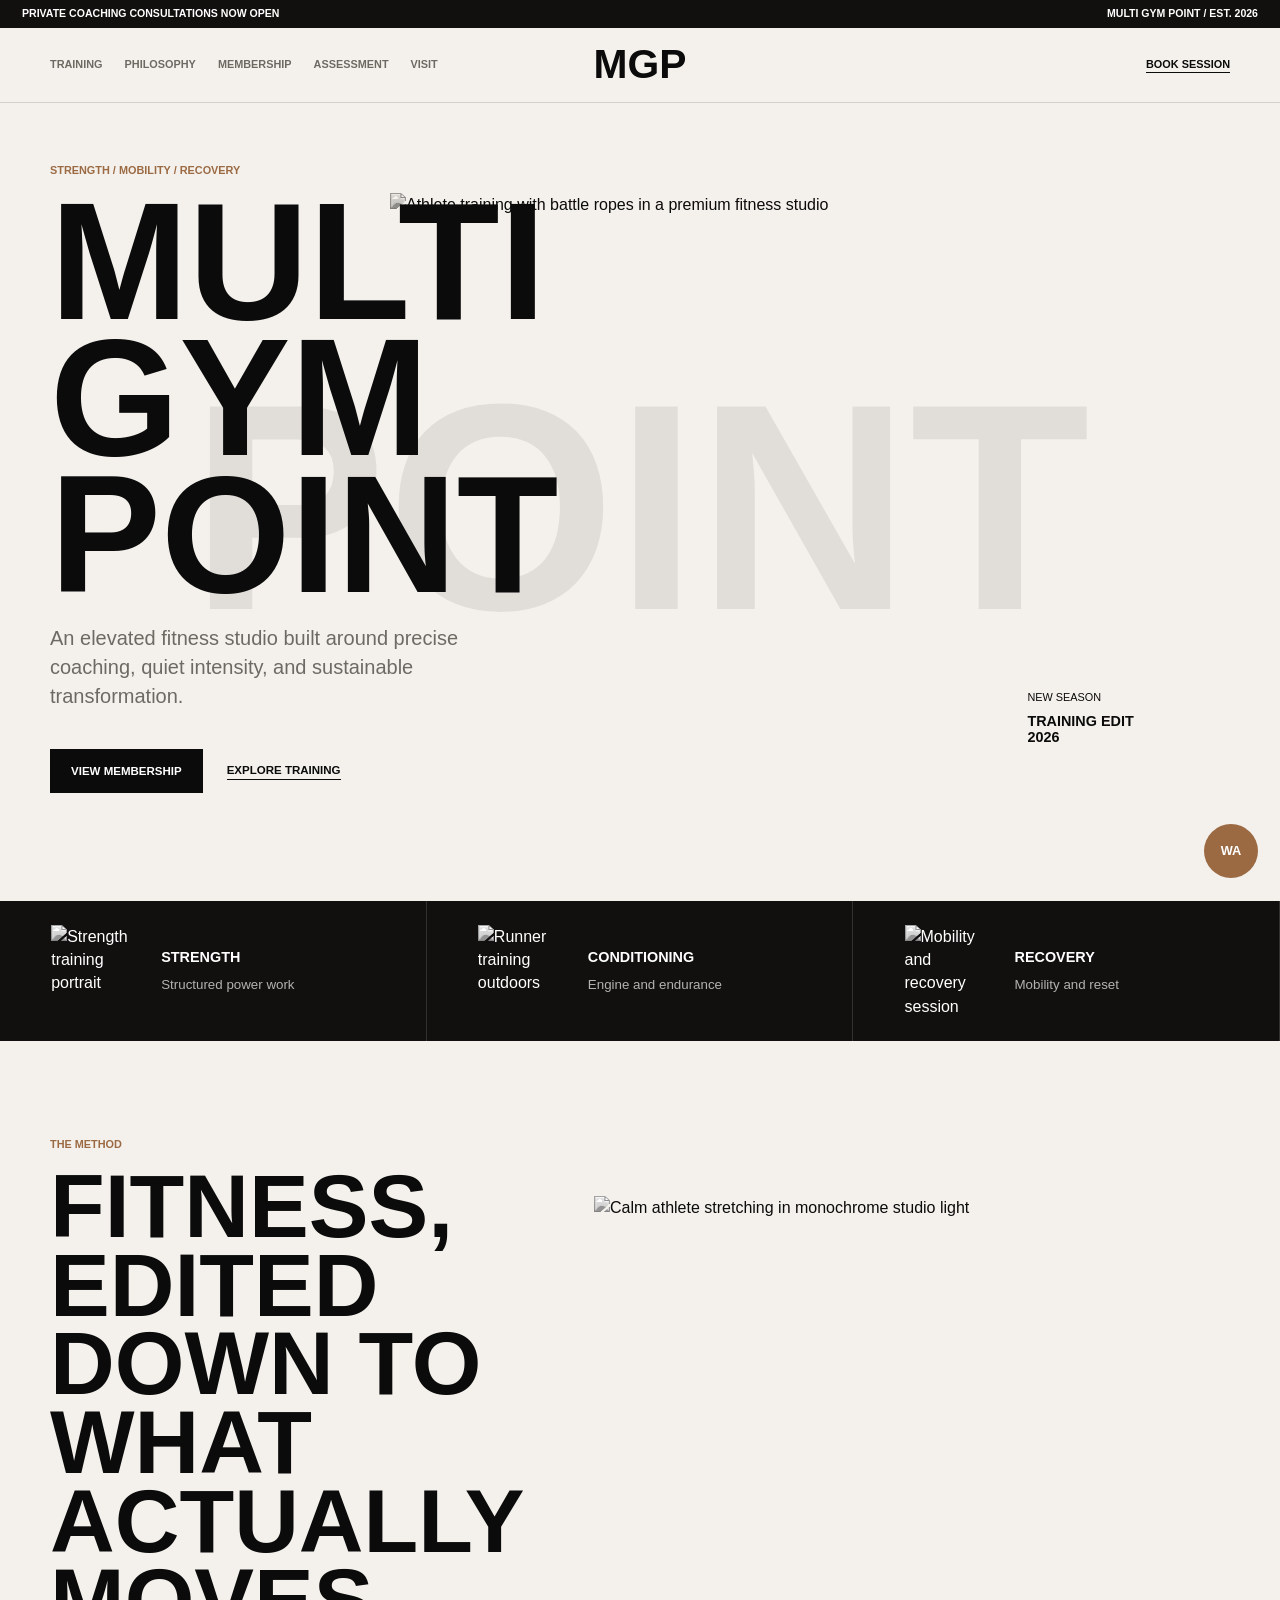
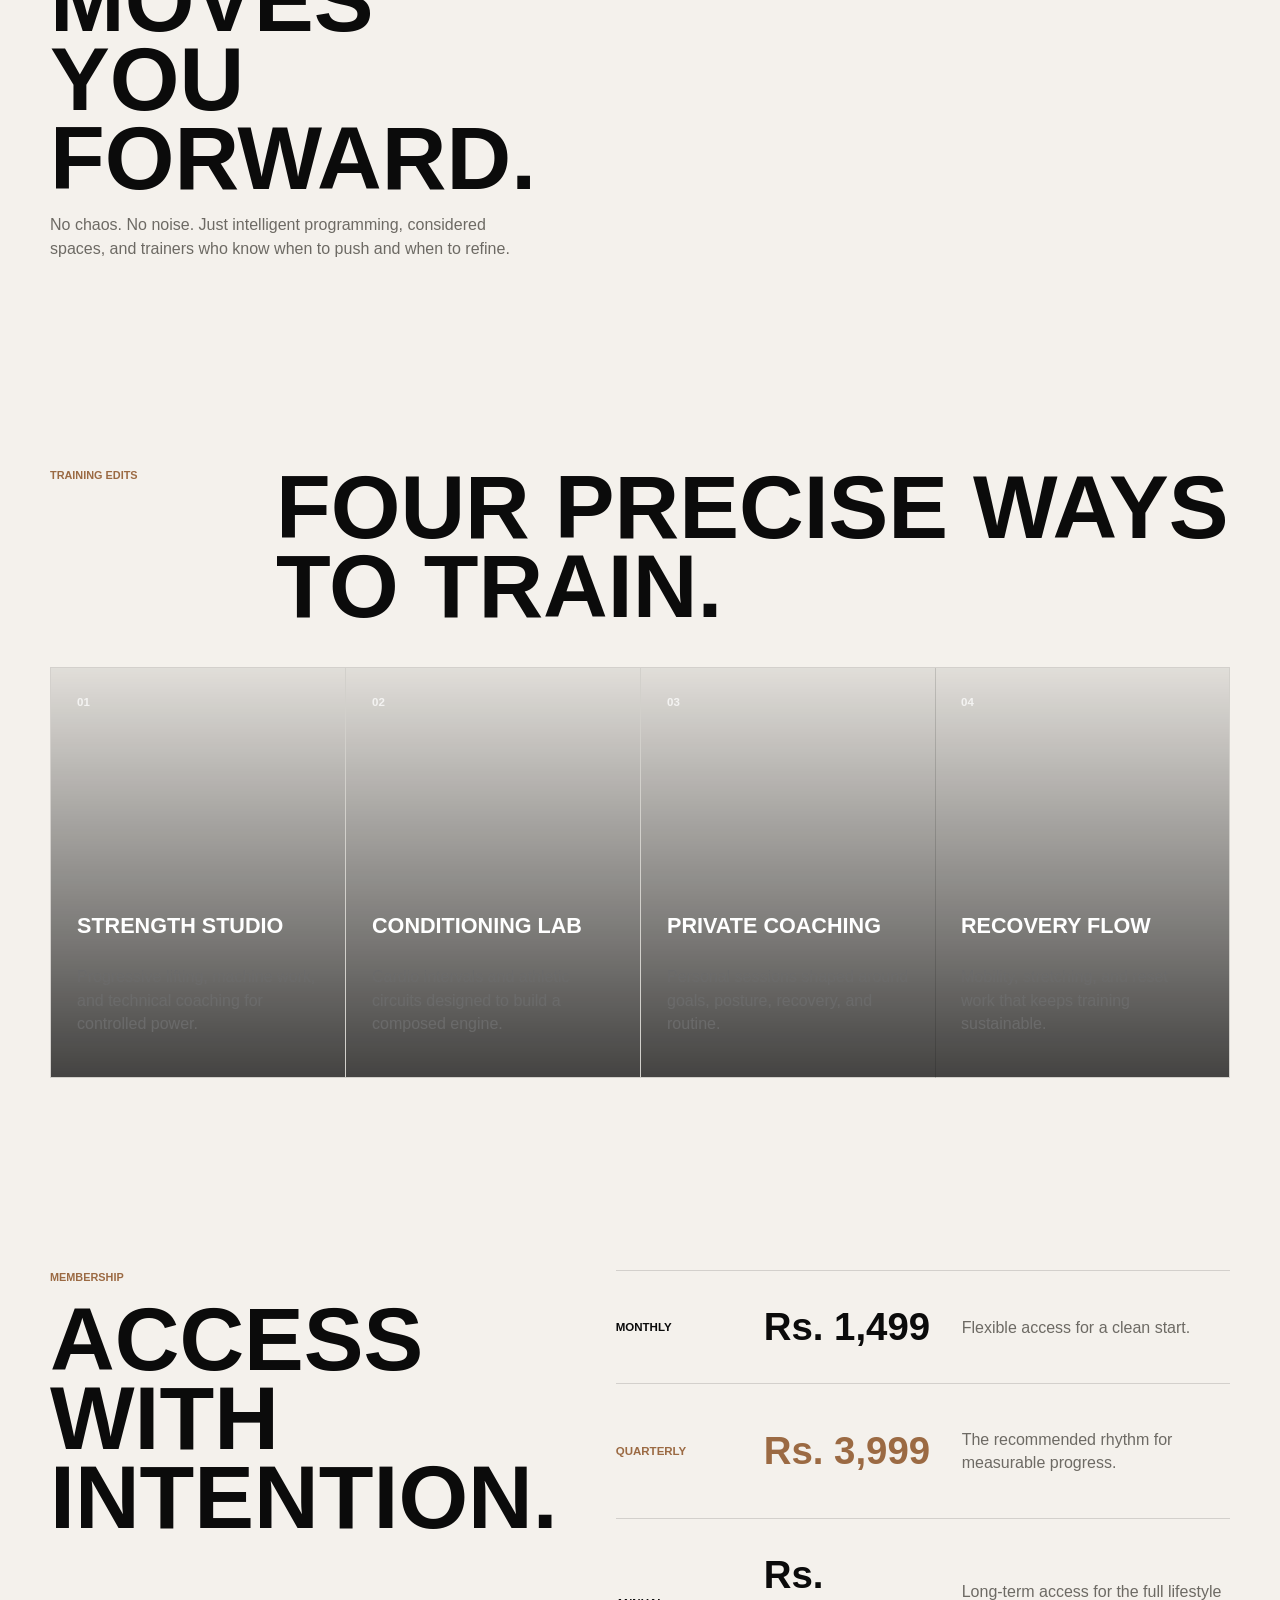
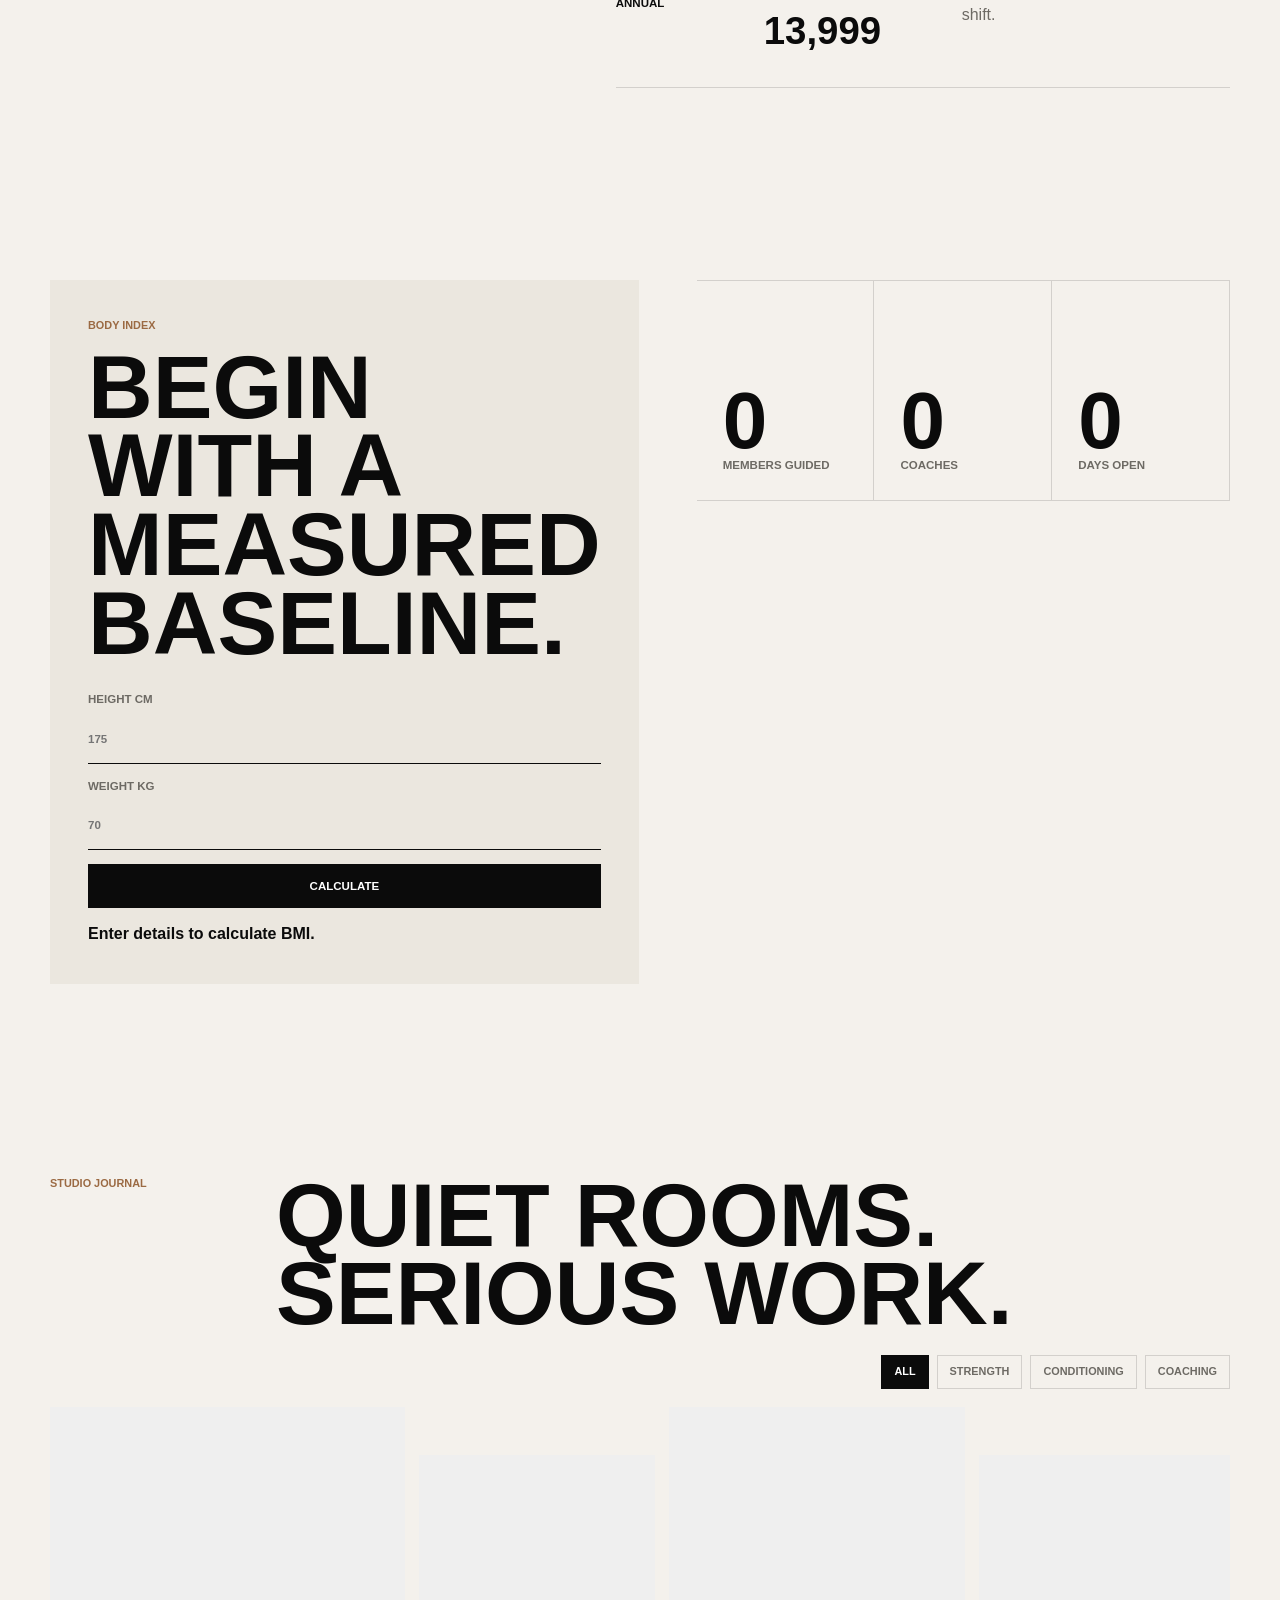
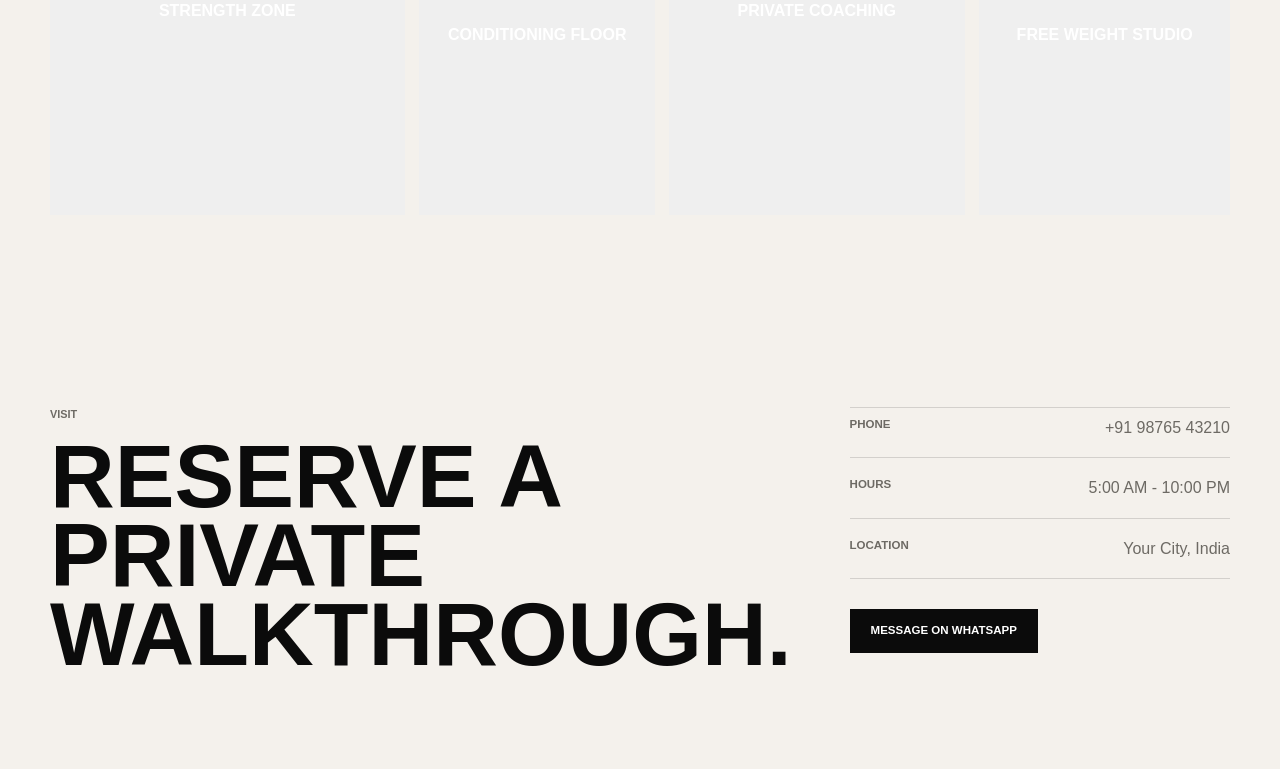
==== multi-gym-point/index.html @ ccf7dc08 "first commit" ====
<!DOCTYPE html>
<html lang="en">
<head>
  <meta charset="UTF-8">
  <meta name="viewport" content="width=device-width, initial-scale=1.0">
  <title>Multi Gym Point | Luxury Fitness Studio</title>
  <meta name="description" content="Multi Gym Point is a luxury fitness studio for strength, movement, coaching, and recovery.">
  <meta name="referrer" content="strict-origin-when-cross-origin">
  <meta http-equiv="Content-Security-Policy" content="default-src 'self'; script-src 'self' https://cdnjs.cloudflare.com; style-src 'self' https://fonts.googleapis.com; img-src 'self' https://images.unsplash.com data:; font-src https://fonts.gstatic.com; connect-src 'none'; object-src 'none'; base-uri 'none'; form-action 'none'; upgrade-insecure-requests">
  <link rel="preconnect" href="https://fonts.googleapis.com">
  <link rel="preconnect" href="https://fonts.gstatic.com" crossorigin>
  <link href="https://fonts.googleapis.com/css2?family=Inter:wght@400;500;600;700;800;900&display=swap" rel="stylesheet">
  <link rel="stylesheet" href="css/style.css">
  <link rel="stylesheet" href="css/animations.css">
  <link rel="stylesheet" href="css/responsive.css">
</head>
<body>
  <div class="top-line">
    <span>Private coaching consultations now open</span>
    <span>Multi Gym Point / Est. 2026</span>
  </div>

  <header class="site-header">
    <nav class="navbar">
      <a class="brand" href="#home" aria-label="Multi Gym Point home">MGP</a>
      <button class="nav-toggle" type="button" aria-expanded="false" aria-label="Open menu">
        <span></span><span></span><span></span>
      </button>
      <ul class="nav-links">
        <li><a href="#programs">Training</a></li>
        <li><a href="#editorial">Philosophy</a></li>
        <li><a href="#plans">Membership</a></li>
        <li><a href="#bmi">Assessment</a></li>
        <li><a href="#contact">Visit</a></li>
      </ul>
      <a class="nav-cta whatsapp-link" href="#">Book Session</a>
    </nav>
  </header>

  <main>
    <section id="home" class="hero section">
      <div class="hero-copy">
        <p class="eyebrow">Strength / Mobility / Recovery</p>
        <h1>Multi Gym Point</h1>
        <p class="hero-intro">An elevated fitness studio built around precise coaching, quiet intensity, and sustainable transformation.</p>
      </div>
      <div class="hero-stage" aria-label="Editorial fitness portrait">
        <span class="hero-word">POINT</span>
        <img src="https://images.unsplash.com/photo-1517838277536-f5f99be501cd?auto=format&fit=crop&w=950&q=85" alt="Athlete training with battle ropes in a premium fitness studio">
        <div class="hero-note">
          <span>New season</span>
          <strong>Training Edit 2026</strong>
        </div>
      </div>
      <div class="hero-actions">
        <a class="btn primary" href="#plans">View Membership</a>
        <a class="btn text-link" href="#programs">Explore Training</a>
      </div>
    </section>

    <section class="category-strip" aria-label="Fitness focus areas">
      <a href="#programs">
        <img src="https://images.unsplash.com/photo-1583454110551-21f2fa2afe61?auto=format&fit=crop&w=240&q=80" alt="Strength training portrait">
        <span><strong>Strength</strong><small>Structured power work</small></span>
      </a>
      <a href="#programs">
        <img src="https://images.unsplash.com/photo-1538805060514-97d9cc17730c?auto=format&fit=crop&w=240&q=80" alt="Runner training outdoors">
        <span><strong>Conditioning</strong><small>Engine and endurance</small></span>
      </a>
      <a href="#programs">
        <img src="https://images.unsplash.com/photo-1599901860904-17e6ed7083a0?auto=format&fit=crop&w=240&q=80" alt="Mobility and recovery session">
        <span><strong>Recovery</strong><small>Mobility and reset</small></span>
      </a>
    </section>

    <section id="editorial" class="editorial section">
      <div class="editorial-copy">
        <p class="eyebrow">The Method</p>
        <h2>Fitness, edited down to what actually moves you forward.</h2>
        <p>No chaos. No noise. Just intelligent programming, considered spaces, and trainers who know when to push and when to refine.</p>
      </div>
      <img src="https://images.unsplash.com/photo-1594737625785-a6cbdabd333c?auto=format&fit=crop&w=900&q=85" alt="Calm athlete stretching in monochrome studio light">
    </section>

    <section id="programs" class="section programs">
      <div class="section-heading">
        <p class="eyebrow">Training Edits</p>
        <h2>Four precise ways to train.</h2>
      </div>
      <div class="program-grid">
        <article class="program-card strength" data-title="Strength Studio">
          <span>01</span>
          <h3>Strength Studio</h3>
          <p>Progressive lifting, machine work, and technical coaching for controlled power.</p>
        </article>
        <article class="program-card cardio" data-title="Conditioning Lab">
          <span>02</span>
          <h3>Conditioning Lab</h3>
          <p>Cardio intervals and athletic circuits designed to build a composed engine.</p>
        </article>
        <article class="program-card coaching" data-title="Private Coaching">
          <span>03</span>
          <h3>Private Coaching</h3>
          <p>Personal sessions shaped around goals, posture, recovery, and routine.</p>
        </article>
        <article class="program-card recovery" data-title="Recovery Flow">
          <span>04</span>
          <h3>Recovery Flow</h3>
          <p>Mobility, stretching, and reset work that keeps training sustainable.</p>
        </article>
      </div>
    </section>

    <section id="plans" class="section membership">
      <div>
        <p class="eyebrow">Membership</p>
        <h2>Access with intention.</h2>
      </div>
      <div class="plan-list">
        <article>
          <span>Monthly</span>
          <strong>Rs. 1,499</strong>
          <p>Flexible access for a clean start.</p>
        </article>
        <article class="selected">
          <span>Quarterly</span>
          <strong>Rs. 3,999</strong>
          <p>The recommended rhythm for measurable progress.</p>
        </article>
        <article>
          <span>Annual</span>
          <strong>Rs. 13,999</strong>
          <p>Long-term access for the full lifestyle shift.</p>
        </article>
      </div>
    </section>

    <section id="bmi" class="section assessment">
      <div class="assessment-panel">
        <p class="eyebrow">Body Index</p>
        <h2>Begin with a measured baseline.</h2>
        <form class="bmi-form">
          <label>Height cm<input id="height" type="number" min="80" max="250" placeholder="175"></label>
          <label>Weight kg<input id="weight" type="number" min="20" max="250" placeholder="70"></label>
          <button class="btn primary" type="submit">Calculate</button>
          <output id="bmi-result">Enter details to calculate BMI.</output>
        </form>
      </div>
      <div class="metric-stack">
        <div><strong class="counter" data-target="850">0</strong><span>Members guided</span></div>
        <div><strong class="counter" data-target="12">0</strong><span>Coaches</span></div>
        <div><strong class="counter" data-target="7">0</strong><span>Days open</span></div>
      </div>
    </section>

    <section id="gallery" class="section gallery-section">
      <div class="section-heading gallery-heading">
        <p class="eyebrow">Studio Journal</p>
        <h2>Quiet rooms. Serious work.</h2>
      </div>
      <div class="filters" aria-label="Gallery filters">
        <button class="filter active" data-filter="all">All</button>
        <button class="filter" data-filter="strength">Strength</button>
        <button class="filter" data-filter="cardio">Conditioning</button>
        <button class="filter" data-filter="coaching">Coaching</button>
      </div>
      <div class="gallery-grid">
        <button class="gallery-item strength" data-title="Strength Zone">Strength Zone</button>
        <button class="gallery-item cardio" data-title="Conditioning Floor">Conditioning Floor</button>
        <button class="gallery-item coaching" data-title="Private Coaching">Private Coaching</button>
        <button class="gallery-item strength" data-title="Free Weight Studio">Free Weight Studio</button>
      </div>
    </section>

    <section id="contact" class="section contact">
      <div>
        <p class="eyebrow">Visit</p>
        <h2>Reserve a private walkthrough.</h2>
      </div>
      <div class="contact-box">
        <p><strong>Phone</strong> +91 98765 43210</p>
        <p><strong>Hours</strong> 5:00 AM - 10:00 PM</p>
        <p><strong>Location</strong> Your City, India</p>
        <a class="btn primary whatsapp-link" href="#">Message on WhatsApp</a>
      </div>
    </section>
  </main>

  <div class="lightbox" hidden>
    <button class="lightbox-close" type="button" aria-label="Close gallery preview">x</button>
    <p class="lightbox-title"></p>
  </div>

  <a class="floating-whatsapp whatsapp-link" href="#" aria-label="Message Multi Gym Point on WhatsApp">WA</a>

  <script src="https://cdnjs.cloudflare.com/ajax/libs/gsap/3.12.5/gsap.min.js"></script>
  <script src="https://cdnjs.cloudflare.com/ajax/libs/gsap/3.12.5/ScrollTrigger.min.js"></script>
  <script src="js/main.js"></script>
  <script src="js/bmi.js"></script>
  <script src="js/gallery.js"></script>
  <script src="js/counter.js"></script>
  <script src="js/whatsapp.js"></script>
</body>
</html>
---- multi-gym-point/css/style.css ----
:root {
  --paper: #f4f1ec;
  --paper-soft: #ebe7df;
  --ink: #0b0b0b;
  --muted: #6d6a64;
  --line: rgba(11, 11, 11, 0.14);
  --accent: #9b6a43;
  --dark: #11100e;
}

* { box-sizing: border-box; }
html { scroll-behavior: smooth; }
body {
  margin: 0;
  font-family: Inter, Arial, sans-serif;
  color: var(--ink);
  background: var(--paper);
  line-height: 1.45;
}
body::selection { background: var(--accent); color: white; }
a { color: inherit; text-decoration: none; }
button, input { font: inherit; }
img { display: block; max-width: 100%; }

.top-line {
  min-height: 28px;
  padding: 0 22px;
  display: flex;
  align-items: center;
  justify-content: space-between;
  background: var(--dark);
  color: white;
  font-size: 0.66rem;
  font-weight: 800;
  text-transform: uppercase;
}
.site-header {
  position: sticky;
  top: 0;
  z-index: 20;
  background: rgba(244, 241, 236, 0.86);
  border-bottom: 1px solid var(--line);
  backdrop-filter: blur(14px);
}
.navbar {
  width: min(1180px, calc(100% - 36px));
  min-height: 74px;
  margin: 0 auto;
  display: grid;
  grid-template-columns: 1fr auto 1fr;
  align-items: center;
  gap: 24px;
}
.brand {
  grid-column: 2;
  font-size: clamp(1.75rem, 4vw, 2.55rem);
  font-weight: 900;
  letter-spacing: 0;
}
.nav-links {
  grid-column: 1;
  grid-row: 1;
  display: flex;
  align-items: center;
  gap: 22px;
  margin: 0;
  padding: 0;
  list-style: none;
  font-size: 0.68rem;
  font-weight: 800;
  text-transform: uppercase;
}
.nav-links a { color: var(--muted); }
.nav-links a:hover, .nav-links a.active { color: var(--ink); }
.nav-cta {
  justify-self: end;
  font-size: 0.68rem;
  font-weight: 900;
  text-transform: uppercase;
  border-bottom: 1px solid currentColor;
}
.nav-toggle {
  display: none;
  width: 42px;
  height: 42px;
  border: 1px solid var(--line);
  border-radius: 0;
  background: transparent;
}
.nav-toggle span {
  display: block;
  width: 18px;
  height: 1px;
  margin: 5px auto;
  background: currentColor;
}

.section {
  width: min(1180px, calc(100% - 36px));
  margin: 0 auto;
  padding: 96px 0;
}
.hero {
  position: relative;
  min-height: calc(100vh - 102px);
  display: grid;
  grid-template-columns: 1fr;
  align-content: center;
  gap: 28px;
  padding-top: 48px;
}
.hero-copy {
  position: relative;
  z-index: 2;
  max-width: 570px;
}
.eyebrow {
  margin: 0 0 14px;
  color: var(--accent);
  font-size: 0.68rem;
  font-weight: 900;
  text-transform: uppercase;
  letter-spacing: 0;
}
.hero h1 {
  margin: 0;
  font-size: clamp(4.1rem, 13vw, 11rem);
  line-height: 0.82;
  font-weight: 900;
  letter-spacing: 0;
  text-transform: uppercase;
}
.hero-intro {
  max-width: 440px;
  margin: 22px 0 0;
  color: var(--muted);
  font-size: clamp(1rem, 1.8vw, 1.25rem);
}
.hero-stage {
  position: absolute;
  inset: 90px 0 80px;
  display: grid;
  place-items: center;
  pointer-events: none;
}
.hero-word {
  position: absolute;
  z-index: 0;
  color: rgba(11, 11, 11, 0.08);
  font-size: clamp(5rem, 23vw, 19rem);
  font-weight: 900;
  line-height: 0.8;
  text-transform: uppercase;
  white-space: nowrap;
}
.hero-stage img {
  position: relative;
  z-index: 1;
  width: min(44vw, 500px);
  aspect-ratio: 3 / 4;
  object-fit: cover;
  filter: grayscale(1);
  mix-blend-mode: multiply;
}
.hero-note {
  position: absolute;
  right: 7%;
  bottom: 12%;
  z-index: 2;
  max-width: 120px;
  display: grid;
  gap: 8px;
  font-size: 0.68rem;
  text-transform: uppercase;
}
.hero-note strong { font-size: 0.9rem; line-height: 1.1; }
.hero-actions {
  position: relative;
  z-index: 2;
  display: flex;
  align-items: center;
  gap: 24px;
  margin-top: 10px;
}
.btn {
  display: inline-flex;
  align-items: center;
  justify-content: center;
  min-height: 44px;
  padding: 0 20px;
  border: 1px solid var(--ink);
  border-radius: 0;
  background: transparent;
  color: var(--ink);
  font-size: 0.72rem;
  font-weight: 900;
  text-transform: uppercase;
  cursor: pointer;
}
.btn.primary { background: var(--ink); color: white; }
.btn.text-link {
  min-height: auto;
  padding: 0;
  border: 0;
  border-bottom: 1px solid currentColor;
}

.category-strip {
  display: grid;
  grid-template-columns: repeat(3, 1fr);
  background: var(--dark);
  color: white;
}
.category-strip a {
  min-height: 138px;
  display: grid;
  grid-template-columns: 92px 1fr;
  align-items: center;
  gap: 18px;
  padding: 24px clamp(18px, 4vw, 54px);
  border-right: 1px solid rgba(255, 255, 255, 0.14);
}
.category-strip img {
  width: 82px;
  height: 92px;
  object-fit: cover;
  filter: grayscale(1);
}
.category-strip strong {
  display: block;
  margin-bottom: 4px;
  text-transform: uppercase;
  font-size: 0.9rem;
}
.category-strip small { color: rgba(255, 255, 255, 0.68); }

.editorial {
  display: grid;
  grid-template-columns: 0.8fr 1.2fr;
  align-items: center;
  gap: 58px;
}
h2 {
  margin: 0;
  font-size: clamp(2.8rem, 7vw, 6.8rem);
  line-height: 0.88;
  font-weight: 900;
  letter-spacing: 0;
  text-transform: uppercase;
}
.editorial p:not(.eyebrow), .program-card p, .plan-list p, .contact p {
  color: var(--muted);
}
.editorial img {
  width: 100%;
  height: min(58vw, 620px);
  object-fit: cover;
  filter: grayscale(1);
}
.section-heading {
  display: grid;
  grid-template-columns: 190px 1fr;
  gap: 36px;
  align-items: start;
  margin-bottom: 42px;
}
.program-grid {
  display: grid;
  grid-template-columns: repeat(4, 1fr);
  border-top: 1px solid var(--line);
  border-left: 1px solid var(--line);
}
.program-card {
  min-height: 410px;
  display: flex;
  flex-direction: column;
  justify-content: flex-end;
  padding: 26px;
  border-right: 1px solid var(--line);
  border-bottom: 1px solid var(--line);
  background-size: cover;
  background-position: center;
  color: white;
  filter: grayscale(1);
  overflow: hidden;
  position: relative;
}
.program-card::before {
  content: "";
  position: absolute;
  inset: 0;
  background: linear-gradient(180deg, rgba(0, 0, 0, 0.08), rgba(0, 0, 0, 0.72));
}
.program-card > * { position: relative; z-index: 1; }
.program-card span {
  margin-bottom: auto;
  color: rgba(255, 255, 255, 0.72);
  font-size: 0.72rem;
  font-weight: 900;
}
.program-card h3 {
  margin: 0 0 8px;
  font-size: 1.35rem;
  text-transform: uppercase;
}
.strength { background-image: url("https://images.unsplash.com/photo-1581009146145-b5ef050c2e1e?auto=format&fit=crop&w=600&q=85"); }
.cardio { background-image: url("https://images.unsplash.com/photo-1571019613914-85f342c6a11e?auto=format&fit=crop&w=600&q=85"); }
.coaching { background-image: url("https://images.unsplash.com/photo-1571388208497-71bedc66e932?auto=format&fit=crop&w=600&q=85"); }
.recovery { background-image: url("https://images.unsplash.com/photo-1518611012118-696072aa579a?auto=format&fit=crop&w=600&q=85"); }

.membership, .assessment, .contact {
  display: grid;
  grid-template-columns: 0.75fr 1.25fr;
  gap: 58px;
  align-items: start;
}
.plan-list { border-top: 1px solid var(--line); }
.plan-list article {
  display: grid;
  grid-template-columns: 120px 170px 1fr;
  gap: 28px;
  align-items: center;
  padding: 28px 0;
  border-bottom: 1px solid var(--line);
}
.plan-list span, .contact strong {
  font-size: 0.72rem;
  font-weight: 900;
  text-transform: uppercase;
}
.plan-list strong { font-size: clamp(1.5rem, 3vw, 2.6rem); }
.plan-list .selected { color: var(--accent); }

.assessment-panel {
  padding: 38px;
  background: var(--paper-soft);
}
.bmi-form {
  margin-top: 28px;
  display: grid;
  gap: 14px;
}
.bmi-form label {
  display: grid;
  gap: 8px;
  color: var(--muted);
  font-size: 0.72rem;
  font-weight: 900;
  text-transform: uppercase;
}
.bmi-form input {
  width: 100%;
  min-height: 48px;
  border: 0;
  border-bottom: 1px solid var(--ink);
  border-radius: 0;
  padding: 0;
  background: transparent;
  color: var(--ink);
}
#bmi-result { font-weight: 800; }
.metric-stack {
  display: grid;
  grid-template-columns: repeat(3, 1fr);
  border-top: 1px solid var(--line);
}
.metric-stack div {
  min-height: 220px;
  display: flex;
  flex-direction: column;
  justify-content: flex-end;
  padding: 26px;
  border-right: 1px solid var(--line);
  border-bottom: 1px solid var(--line);
}
.metric-stack strong { font-size: clamp(2.6rem, 7vw, 5rem); line-height: 0.9; }
.metric-stack span { color: var(--muted); text-transform: uppercase; font-size: 0.72rem; font-weight: 900; }

.gallery-heading { margin-bottom: 22px; }
.filters {
  display: flex;
  gap: 8px;
  justify-content: flex-end;
  margin-bottom: 18px;
}
.filter {
  min-height: 34px;
  padding: 0 12px;
  border: 1px solid var(--line);
  border-radius: 0;
  background: transparent;
  color: var(--muted);
  font-size: 0.68rem;
  font-weight: 900;
  text-transform: uppercase;
  cursor: pointer;
}
.filter.active { background: var(--ink); color: white; border-color: var(--ink); }
.gallery-grid {
  display: grid;
  grid-template-columns: 1.2fr 0.8fr 1fr 0.85fr;
  gap: 14px;
}
.gallery-item {
  min-height: 360px;
  border: 0;
  color: white;
  font-size: 1rem;
  font-weight: 900;
  text-transform: uppercase;
  background-size: cover;
  background-position: center;
  filter: grayscale(1);
  cursor: pointer;
}
.gallery-item:nth-child(even) { margin-top: 48px; }
.gallery-item[hidden] { display: none; }

.contact-box {
  display: grid;
  gap: 18px;
  padding-top: 8px;
  border-top: 1px solid var(--line);
}
.contact-box p {
  display: flex;
  justify-content: space-between;
  gap: 20px;
  margin: 0;
  padding-bottom: 18px;
  border-bottom: 1px solid var(--line);
}
.contact-box .btn { justify-self: start; margin-top: 12px; }
.lightbox {
  position: fixed;
  inset: 0;
  z-index: 40;
  display: grid;
  place-items: center;
  background: rgba(11, 11, 11, 0.82);
}
.lightbox[hidden] { display: none; }
.lightbox-title {
  width: min(760px, calc(100% - 32px));
  min-height: 430px;
  display: grid;
  place-items: center;
  margin: 0;
  background: var(--paper);
  color: var(--ink);
  font-size: clamp(2rem, 8vw, 5rem);
  font-weight: 900;
  text-transform: uppercase;
  text-align: center;
}
.lightbox-close {
  position: absolute;
  top: 24px;
  right: 24px;
  width: 42px;
  height: 42px;
  border: 1px solid rgba(255, 255, 255, 0.3);
  background: transparent;
  color: white;
  cursor: pointer;
}
.floating-whatsapp {
  position: fixed;
  right: 22px;
  bottom: 22px;
  z-index: 30;
  display: grid;
  place-items: center;
  width: 54px;
  height: 54px;
  border-radius: 50%;
  background: var(--accent);
  color: white;
  font-size: 0.8rem;
  font-weight: 900;
}
---- multi-gym-point/css/animations.css ----
.btn, .filter, .gallery-item, .program-card, .nav-links a {
  transition: opacity 0.25s ease, transform 0.25s ease, background 0.25s ease, color 0.25s ease;
}
.btn:hover, .filter:hover {
  transform: translateY(-2px);
}
.program-card:hover, .gallery-item:hover {
  filter: grayscale(0);
}
.hero-stage img, .editorial img, .program-card, .gallery-item {
  will-change: transform;
}
.floating-whatsapp {
  transition: transform 0.25s ease;
}
.floating-whatsapp:hover {
  transform: translateY(-4px);
}
---- multi-gym-point/css/responsive.css ----
@media (max-width: 980px) {
  .top-line { display: none; }
  .navbar {
    display: flex;
    min-height: 68px;
  }
  .brand { order: 1; }
  .nav-toggle { display: block; order: 3; }
  .nav-cta { display: none; }
  .nav-links {
    position: absolute;
    top: 68px;
    left: 18px;
    right: 18px;
    display: none;
    flex-direction: column;
    align-items: stretch;
    gap: 0;
    padding: 16px;
    background: var(--paper);
    border: 1px solid var(--line);
  }
  .nav-links.open { display: flex; }
  .nav-links a { display: block; padding: 12px 0; }
  .hero { min-height: auto; padding-top: 54px; }
  .hero-stage {
    position: relative;
    inset: auto;
    min-height: 560px;
  }
  .hero-stage img { width: min(70vw, 470px); }
  .hero-note { right: 2%; }
  .category-strip, .editorial, .membership, .assessment, .contact {
    grid-template-columns: 1fr;
  }
  .section-heading { grid-template-columns: 1fr; gap: 12px; }
  .program-grid, .gallery-grid { grid-template-columns: repeat(2, 1fr); }
  .metric-stack { grid-template-columns: 1fr; }
}

@media (max-width: 620px) {
  .section { width: min(100% - 28px, 1180px); padding: 68px 0; }
  .navbar { width: min(100% - 28px, 1180px); }
  .hero h1 { font-size: clamp(3.4rem, 18vw, 5.5rem); }
  .hero-stage { min-height: 440px; }
  .hero-stage img { width: min(86vw, 360px); }
  .hero-word { font-size: clamp(4.2rem, 26vw, 8rem); }
  .hero-actions { align-items: flex-start; flex-direction: column; }
  .category-strip a {
    grid-template-columns: 74px 1fr;
    min-height: 110px;
    padding: 18px;
  }
  .category-strip img {
    width: 68px;
    height: 74px;
  }
  h2 { font-size: clamp(2.25rem, 13vw, 4rem); }
  .program-grid, .gallery-grid { grid-template-columns: 1fr; }
  .program-card, .gallery-item { min-height: 320px; }
  .gallery-item:nth-child(even) { margin-top: 0; }
  .plan-list article {
    grid-template-columns: 1fr;
    gap: 8px;
  }
  .assessment-panel { padding: 24px; }
  .filters { justify-content: flex-start; flex-wrap: wrap; }
  .contact-box p {
    display: grid;
    gap: 6px;
  }
}
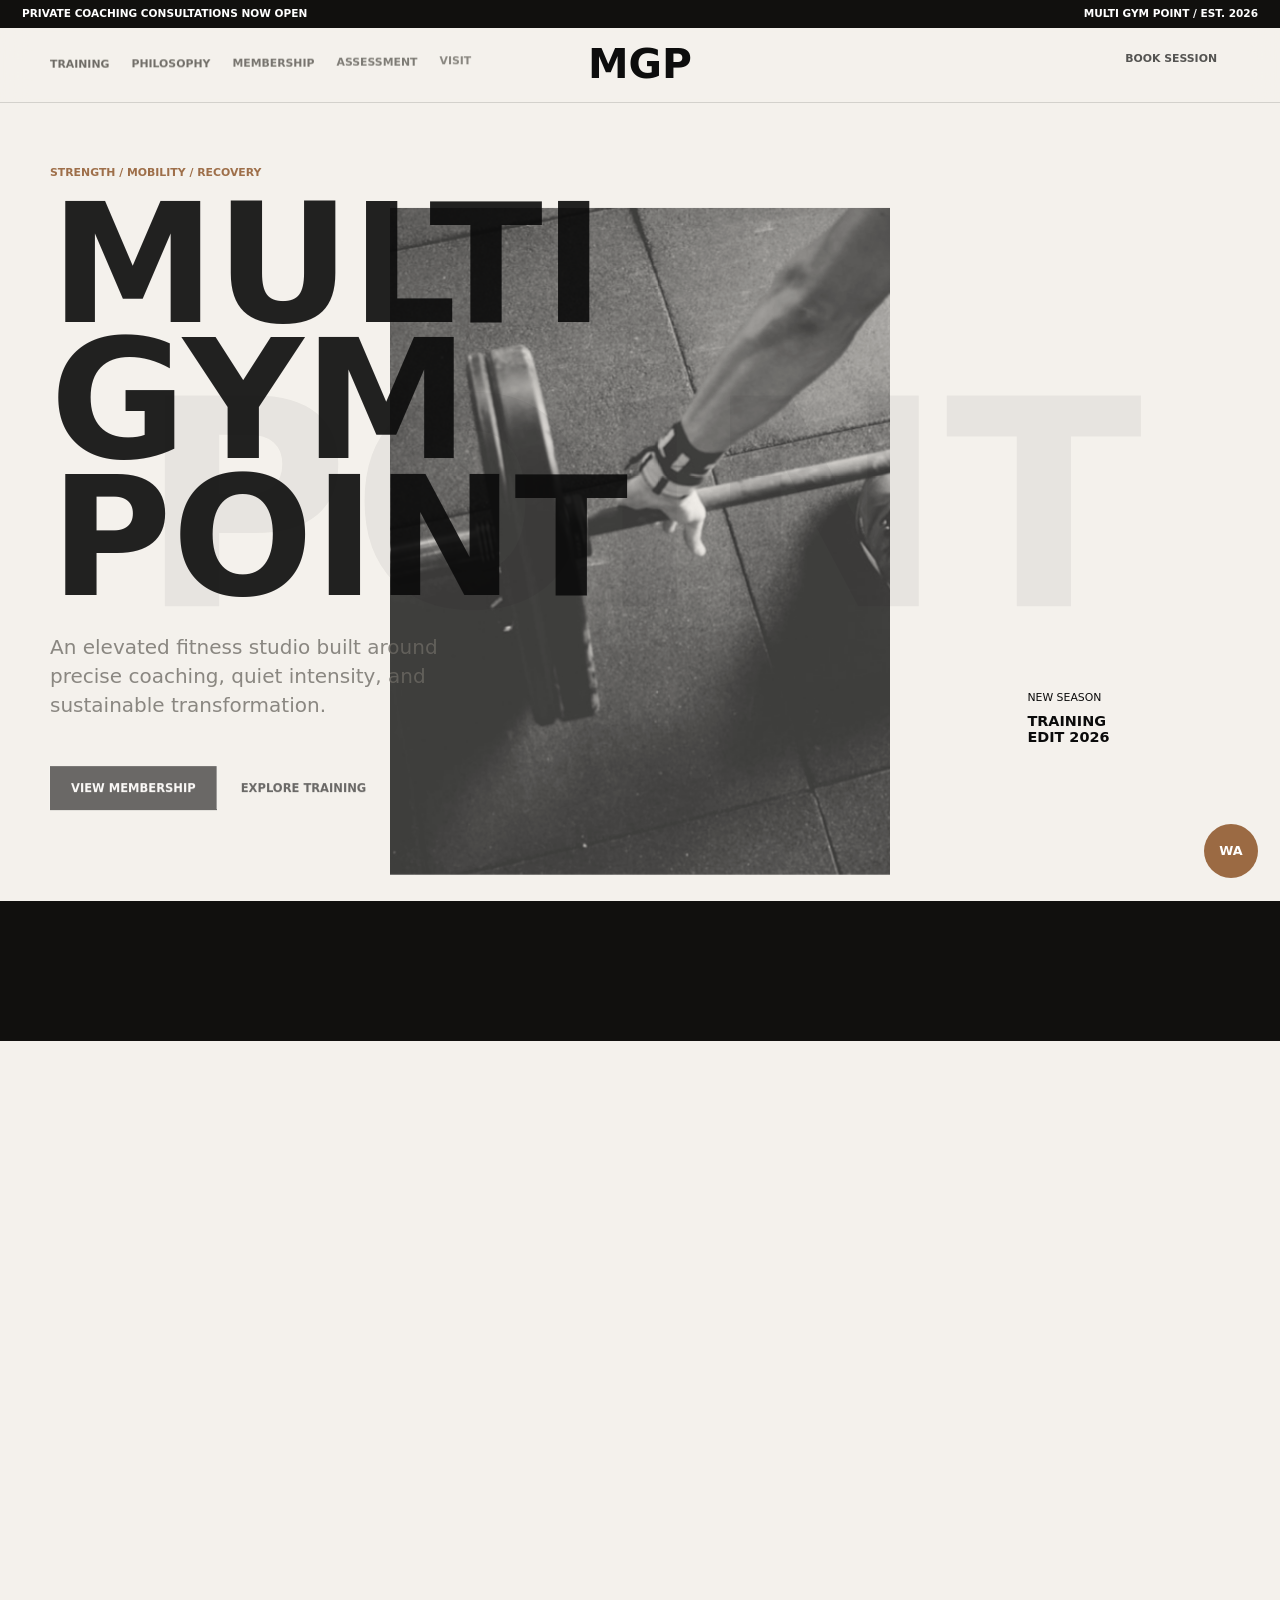
==== commit 06a7a242: "updated everything" ====
--- a/multi-gym-point/index.html
+++ b/multi-gym-point/index.html
@@ -1,204 +1,309 @@
-<!DOCTYPE html>
+<!doctype html>
 <html lang="en">
-<head>
-  <meta charset="UTF-8">
-  <meta name="viewport" content="width=device-width, initial-scale=1.0">
-  <title>Multi Gym Point | Luxury Fitness Studio</title>
-  <meta name="description" content="Multi Gym Point is a luxury fitness studio for strength, movement, coaching, and recovery.">
-  <meta name="referrer" content="strict-origin-when-cross-origin">
-  <meta http-equiv="Content-Security-Policy" content="default-src 'self'; script-src 'self' https://cdnjs.cloudflare.com; style-src 'self' https://fonts.googleapis.com; img-src 'self' https://images.unsplash.com data:; font-src https://fonts.gstatic.com; connect-src 'none'; object-src 'none'; base-uri 'none'; form-action 'none'; upgrade-insecure-requests">
-  <link rel="preconnect" href="https://fonts.googleapis.com">
-  <link rel="preconnect" href="https://fonts.gstatic.com" crossorigin>
-  <link href="https://fonts.googleapis.com/css2?family=Inter:wght@400;500;600;700;800;900&display=swap" rel="stylesheet">
-  <link rel="stylesheet" href="css/style.css">
-  <link rel="stylesheet" href="css/animations.css">
-  <link rel="stylesheet" href="css/responsive.css">
-</head>
-<body>
-  <div class="top-line">
-    <span>Private coaching consultations now open</span>
-    <span>Multi Gym Point / Est. 2026</span>
-  </div>
-
-  <header class="site-header">
-    <nav class="navbar">
-      <a class="brand" href="#home" aria-label="Multi Gym Point home">MGP</a>
-      <button class="nav-toggle" type="button" aria-expanded="false" aria-label="Open menu">
-        <span></span><span></span><span></span>
+  <head>
+    <meta charset="UTF-8" />
+    <meta name="viewport" content="width=device-width, initial-scale=1.0" />
+    <title>Multi Gym Point | Luxury Fitness Studio</title>
+    <meta
+      name="description"
+      content="Multi Gym Point is a luxury fitness studio for strength, movement, coaching, and recovery." />
+    <meta name="referrer" content="strict-origin-when-cross-origin" />
+    <meta
+      http-equiv="Content-Security-Policy"
+      content="default-src 'self'; script-src 'self'; style-src 'self'; img-src 'self' data:; font-src 'self'; connect-src 'none'; object-src 'none'; base-uri 'none'; form-action 'none'" />
+    <link rel="stylesheet" href="css/style.css" />
+    <link rel="stylesheet" href="css/animations.css" />
+    <link rel="stylesheet" href="css/responsive.css" />
+  </head>
+  <body>
+    <div class="top-line">
+      <span>Private coaching consultations now open</span>
+      <span>Multi Gym Point / Est. 2026</span>
+    </div>
+
+    <header class="site-header">
+      <nav class="navbar">
+        <a class="brand" href="#home" aria-label="Multi Gym Point home">MGP</a>
+        <button
+          class="nav-toggle"
+          type="button"
+          aria-expanded="false"
+          aria-label="Open menu">
+          <span></span><span></span><span></span>
+        </button>
+        <ul class="nav-links">
+          <li>
+            <a class="link-effect underline-trail" href="#programs">Training</a>
+          </li>
+          <li>
+            <a class="link-effect underline-trail" href="#editorial"
+              >Philosophy</a
+            >
+          </li>
+          <li>
+            <a class="link-effect underline-trail" href="#plans">Membership</a>
+          </li>
+          <li>
+            <a class="link-effect underline-trail" href="#bmi">Assessment</a>
+          </li>
+          <li>
+            <a class="link-effect underline-trail" href="#contact">Visit</a>
+          </li>
+        </ul>
+        <a class="nav-cta whatsapp-link link-effect brackets" href="#"
+          >Book Session</a
+        >
+      </nav>
+    </header>
+
+    <main>
+      <section id="home" class="hero section">
+        <div class="hero-copy">
+          <p class="eyebrow">Strength / Mobility / Recovery</p>
+          <h1>Multi Gym Point</h1>
+          <p class="hero-intro">
+            An elevated fitness studio built around precise coaching, quiet
+            intensity, and sustainable transformation.
+          </p>
+        </div>
+        <div class="hero-stage" aria-label="Editorial fitness portrait">
+          <span class="hero-word">POINT</span>
+          <img
+            src="assets/images/hero-athlete.jpg"
+            alt="Athlete training with battle ropes in a premium fitness studio" />
+          <div class="hero-note">
+            <span>New season</span>
+            <strong>Training Edit 2026</strong>
+          </div>
+        </div>
+        <div class="hero-actions">
+          <a class="btn primary border-switch" href="#plans">View Membership</a>
+          <a class="btn text-link link-effect double-underline" href="#programs"
+            >Explore Training</a
+          >
+        </div>
+      </section>
+
+      <section class="category-strip" aria-label="Fitness focus areas">
+        <a href="#programs">
+          <img
+            src="assets/images/strength-portrait.jpg"
+            alt="Strength training portrait" />
+          <span
+            ><strong>Strength</strong><small>Structured power work</small></span
+          >
+        </a>
+        <a href="#programs">
+          <img
+            src="assets/images/conditioning-runner.jpg"
+            alt="Runner training outdoors" />
+          <span
+            ><strong>Conditioning</strong
+            ><small>Engine and endurance</small></span
+          >
+        </a>
+        <a href="#programs">
+          <img
+            src="assets/images/recovery-stretch.jpg"
+            alt="Mobility and recovery session" />
+          <span
+            ><strong>Recovery</strong><small>Mobility and reset</small></span
+          >
+        </a>
+      </section>
+
+      <section id="editorial" class="editorial section">
+        <div class="editorial-copy">
+          <p class="eyebrow">The Method</p>
+          <h2>Fitness, edited down to what actually moves you forward.</h2>
+          <p>
+            No chaos. No noise. Just intelligent programming, considered spaces,
+            and trainers who know when to push and when to refine.
+          </p>
+        </div>
+        <img
+          src="assets/images/editorial-stretch.jpg"
+          alt="Calm athlete stretching in monochrome studio light" />
+      </section>
+
+      <section id="programs" class="section programs">
+        <div class="section-heading">
+          <p class="eyebrow">Training Edits</p>
+          <h2>Four precise ways to train.</h2>
+        </div>
+        <div class="program-grid">
+          <article class="program-card strength" data-title="Strength Studio">
+            <span>01</span>
+            <h3>Strength Studio</h3>
+            <p>
+              Progressive lifting, machine work, and technical coaching for
+              controlled power.
+            </p>
+          </article>
+          <article class="program-card cardio" data-title="Conditioning Lab">
+            <span>02</span>
+            <h3>Conditioning Lab</h3>
+            <p>
+              Cardio intervals and athletic circuits designed to build a
+              composed engine.
+            </p>
+          </article>
+          <article class="program-card coaching" data-title="Private Coaching">
+            <span>03</span>
+            <h3>Private Coaching</h3>
+            <p>
+              Personal sessions shaped around goals, posture, recovery, and
+              routine.
+            </p>
+          </article>
+          <article class="program-card recovery" data-title="Recovery Flow">
+            <span>04</span>
+            <h3>Recovery Flow</h3>
+            <p>
+              Mobility, stretching, and reset work that keeps training
+              sustainable.
+            </p>
+          </article>
+        </div>
+      </section>
+
+      <section id="plans" class="section membership">
+        <div>
+          <p class="eyebrow">Membership</p>
+          <h2>Access with intention.</h2>
+        </div>
+        <div class="plan-list">
+          <article>
+            <span>Monthly</span>
+            <strong>Rs. 1,499</strong>
+            <p>Flexible access for a clean start.</p>
+          </article>
+          <article class="selected">
+            <span>Quarterly</span>
+            <strong>Rs. 3,999</strong>
+            <p>The recommended rhythm for measurable progress.</p>
+          </article>
+          <article>
+            <span>Annual</span>
+            <strong>Rs. 13,999</strong>
+            <p>Long-term access for the full lifestyle shift.</p>
+          </article>
+        </div>
+      </section>
+
+      <section id="bmi" class="section assessment">
+        <div class="assessment-panel">
+          <p class="eyebrow">Body Index</p>
+          <h2>Begin with a measured baseline.</h2>
+          <form class="bmi-form">
+            <label
+              >Height cm<input
+                id="height"
+                type="number"
+                min="80"
+                max="250"
+                placeholder="175"
+            /></label>
+            <label
+              >Weight kg<input
+                id="weight"
+                type="number"
+                min="20"
+                max="250"
+                placeholder="70"
+            /></label>
+            <button class="btn primary" type="submit">Calculate</button>
+            <output id="bmi-result">Enter details to calculate BMI.</output>
+          </form>
+        </div>
+        <div class="metric-stack">
+          <div>
+            <strong class="counter" data-target="850">0</strong
+            ><span>Members guided</span>
+          </div>
+          <div>
+            <strong class="counter" data-target="12">0</strong
+            ><span>Coaches</span>
+          </div>
+          <div>
+            <strong class="counter" data-target="6">0</strong
+            ><span>Days open</span>
+          </div>
+        </div>
+      </section>
+
+      <section id="gallery" class="section gallery-section">
+        <div class="section-heading gallery-heading">
+          <p class="eyebrow">Studio Journal</p>
+          <h2>Quiet rooms. Serious work.</h2>
+        </div>
+        <div class="filters" aria-label="Gallery filters">
+          <button class="filter active" data-filter="all">All</button>
+          <button class="filter" data-filter="strength">Strength</button>
+          <button class="filter" data-filter="cardio">Conditioning</button>
+          <button class="filter" data-filter="coaching">Coaching</button>
+        </div>
+        <div class="gallery-grid">
+          <button class="gallery-item strength" data-title="Strength Zone">
+            Strength Zone
+          </button>
+          <button class="gallery-item cardio" data-title="Conditioning Floor">
+            Conditioning Floor
+          </button>
+          <button class="gallery-item coaching" data-title="Private Coaching">
+            Private Coaching
+          </button>
+          <button class="gallery-item strength" data-title="Free Weight Studio">
+            Free Weight Studio
+          </button>
+        </div>
+      </section>
+
+      <section id="contact" class="section contact">
+        <div>
+          <p class="eyebrow">Visit</p>
+          <h2>Reserve a private walkthrough.</h2>
+        </div>
+        <div class="contact-box">
+          <p><strong>Phone</strong><span>+91 98765 43210</span></p>
+          <p><strong>Hours</strong><span>5:00 AM - 10:00 PM</span></p>
+          <p>
+            <strong>Location</strong>
+            <span
+              >Besides Mouchak Sweets, Annapurna Bhavan, Khanyadihi Rd, Daulia,
+              Mihitikri, West Bengal 721154</span
+            >
+          </p>
+          <a class="btn primary whatsapp-link border-switch" href="#"
+            >Message on WhatsApp</a
+          >
+        </div>
+      </section>
+    </main>
+
+    <div class="lightbox" hidden>
+      <button
+        class="lightbox-close"
+        type="button"
+        aria-label="Close gallery preview">
+        x
       </button>
-      <ul class="nav-links">
-        <li><a href="#programs">Training</a></li>
-        <li><a href="#editorial">Philosophy</a></li>
-        <li><a href="#plans">Membership</a></li>
-        <li><a href="#bmi">Assessment</a></li>
-        <li><a href="#contact">Visit</a></li>
-      </ul>
-      <a class="nav-cta whatsapp-link" href="#">Book Session</a>
-    </nav>
-  </header>
-
-  <main>
-    <section id="home" class="hero section">
-      <div class="hero-copy">
-        <p class="eyebrow">Strength / Mobility / Recovery</p>
-        <h1>Multi Gym Point</h1>
-        <p class="hero-intro">An elevated fitness studio built around precise coaching, quiet intensity, and sustainable transformation.</p>
-      </div>
-      <div class="hero-stage" aria-label="Editorial fitness portrait">
-        <span class="hero-word">POINT</span>
-        <img src="https://images.unsplash.com/photo-1517838277536-f5f99be501cd?auto=format&fit=crop&w=950&q=85" alt="Athlete training with battle ropes in a premium fitness studio">
-        <div class="hero-note">
-          <span>New season</span>
-          <strong>Training Edit 2026</strong>
-        </div>
-      </div>
-      <div class="hero-actions">
-        <a class="btn primary" href="#plans">View Membership</a>
-        <a class="btn text-link" href="#programs">Explore Training</a>
-      </div>
-    </section>
-
-    <section class="category-strip" aria-label="Fitness focus areas">
-      <a href="#programs">
-        <img src="https://images.unsplash.com/photo-1583454110551-21f2fa2afe61?auto=format&fit=crop&w=240&q=80" alt="Strength training portrait">
-        <span><strong>Strength</strong><small>Structured power work</small></span>
-      </a>
-      <a href="#programs">
-        <img src="https://images.unsplash.com/photo-1538805060514-97d9cc17730c?auto=format&fit=crop&w=240&q=80" alt="Runner training outdoors">
-        <span><strong>Conditioning</strong><small>Engine and endurance</small></span>
-      </a>
-      <a href="#programs">
-        <img src="https://images.unsplash.com/photo-1599901860904-17e6ed7083a0?auto=format&fit=crop&w=240&q=80" alt="Mobility and recovery session">
-        <span><strong>Recovery</strong><small>Mobility and reset</small></span>
-      </a>
-    </section>
-
-    <section id="editorial" class="editorial section">
-      <div class="editorial-copy">
-        <p class="eyebrow">The Method</p>
-        <h2>Fitness, edited down to what actually moves you forward.</h2>
-        <p>No chaos. No noise. Just intelligent programming, considered spaces, and trainers who know when to push and when to refine.</p>
-      </div>
-      <img src="https://images.unsplash.com/photo-1594737625785-a6cbdabd333c?auto=format&fit=crop&w=900&q=85" alt="Calm athlete stretching in monochrome studio light">
-    </section>
-
-    <section id="programs" class="section programs">
-      <div class="section-heading">
-        <p class="eyebrow">Training Edits</p>
-        <h2>Four precise ways to train.</h2>
-      </div>
-      <div class="program-grid">
-        <article class="program-card strength" data-title="Strength Studio">
-          <span>01</span>
-          <h3>Strength Studio</h3>
-          <p>Progressive lifting, machine work, and technical coaching for controlled power.</p>
-        </article>
-        <article class="program-card cardio" data-title="Conditioning Lab">
-          <span>02</span>
-          <h3>Conditioning Lab</h3>
-          <p>Cardio intervals and athletic circuits designed to build a composed engine.</p>
-        </article>
-        <article class="program-card coaching" data-title="Private Coaching">
-          <span>03</span>
-          <h3>Private Coaching</h3>
-          <p>Personal sessions shaped around goals, posture, recovery, and routine.</p>
-        </article>
-        <article class="program-card recovery" data-title="Recovery Flow">
-          <span>04</span>
-          <h3>Recovery Flow</h3>
-          <p>Mobility, stretching, and reset work that keeps training sustainable.</p>
-        </article>
-      </div>
-    </section>
-
-    <section id="plans" class="section membership">
-      <div>
-        <p class="eyebrow">Membership</p>
-        <h2>Access with intention.</h2>
-      </div>
-      <div class="plan-list">
-        <article>
-          <span>Monthly</span>
-          <strong>Rs. 1,499</strong>
-          <p>Flexible access for a clean start.</p>
-        </article>
-        <article class="selected">
-          <span>Quarterly</span>
-          <strong>Rs. 3,999</strong>
-          <p>The recommended rhythm for measurable progress.</p>
-        </article>
-        <article>
-          <span>Annual</span>
-          <strong>Rs. 13,999</strong>
-          <p>Long-term access for the full lifestyle shift.</p>
-        </article>
-      </div>
-    </section>
-
-    <section id="bmi" class="section assessment">
-      <div class="assessment-panel">
-        <p class="eyebrow">Body Index</p>
-        <h2>Begin with a measured baseline.</h2>
-        <form class="bmi-form">
-          <label>Height cm<input id="height" type="number" min="80" max="250" placeholder="175"></label>
-          <label>Weight kg<input id="weight" type="number" min="20" max="250" placeholder="70"></label>
-          <button class="btn primary" type="submit">Calculate</button>
-          <output id="bmi-result">Enter details to calculate BMI.</output>
-        </form>
-      </div>
-      <div class="metric-stack">
-        <div><strong class="counter" data-target="850">0</strong><span>Members guided</span></div>
-        <div><strong class="counter" data-target="12">0</strong><span>Coaches</span></div>
-        <div><strong class="counter" data-target="7">0</strong><span>Days open</span></div>
-      </div>
-    </section>
-
-    <section id="gallery" class="section gallery-section">
-      <div class="section-heading gallery-heading">
-        <p class="eyebrow">Studio Journal</p>
-        <h2>Quiet rooms. Serious work.</h2>
-      </div>
-      <div class="filters" aria-label="Gallery filters">
-        <button class="filter active" data-filter="all">All</button>
-        <button class="filter" data-filter="strength">Strength</button>
-        <button class="filter" data-filter="cardio">Conditioning</button>
-        <button class="filter" data-filter="coaching">Coaching</button>
-      </div>
-      <div class="gallery-grid">
-        <button class="gallery-item strength" data-title="Strength Zone">Strength Zone</button>
-        <button class="gallery-item cardio" data-title="Conditioning Floor">Conditioning Floor</button>
-        <button class="gallery-item coaching" data-title="Private Coaching">Private Coaching</button>
-        <button class="gallery-item strength" data-title="Free Weight Studio">Free Weight Studio</button>
-      </div>
-    </section>
-
-    <section id="contact" class="section contact">
-      <div>
-        <p class="eyebrow">Visit</p>
-        <h2>Reserve a private walkthrough.</h2>
-      </div>
-      <div class="contact-box">
-        <p><strong>Phone</strong> +91 98765 43210</p>
-        <p><strong>Hours</strong> 5:00 AM - 10:00 PM</p>
-        <p><strong>Location</strong> Your City, India</p>
-        <a class="btn primary whatsapp-link" href="#">Message on WhatsApp</a>
-      </div>
-    </section>
-  </main>
-
-  <div class="lightbox" hidden>
-    <button class="lightbox-close" type="button" aria-label="Close gallery preview">x</button>
-    <p class="lightbox-title"></p>
-  </div>
-
-  <a class="floating-whatsapp whatsapp-link" href="#" aria-label="Message Multi Gym Point on WhatsApp">WA</a>
-
-  <script src="https://cdnjs.cloudflare.com/ajax/libs/gsap/3.12.5/gsap.min.js"></script>
-  <script src="https://cdnjs.cloudflare.com/ajax/libs/gsap/3.12.5/ScrollTrigger.min.js"></script>
-  <script src="js/main.js"></script>
-  <script src="js/bmi.js"></script>
-  <script src="js/gallery.js"></script>
-  <script src="js/counter.js"></script>
-  <script src="js/whatsapp.js"></script>
-</body>
+      <p class="lightbox-title"></p>
+    </div>
+
+    <a
+      class="floating-whatsapp whatsapp-link"
+      href="#"
+      aria-label="Message Multi Gym Point on WhatsApp"
+      >WA</a
+    >
+
+    <script src="assets/vendor/gsap.min.js"></script>
+    <script src="assets/vendor/ScrollTrigger.min.js"></script>
+    <script src="js/main.js"></script>
+    <script src="js/bmi.js"></script>
+    <script src="js/gallery.js"></script>
+    <script src="js/counter.js"></script>
+    <script src="js/whatsapp.js"></script>
+  </body>
 </html>
--- a/multi-gym-point/css/style.css
+++ b/multi-gym-point/css/style.css
@@ -8,19 +8,43 @@
   --dark: #11100e;
 }
 
-* { box-sizing: border-box; }
-html { scroll-behavior: smooth; }
+* {
+  box-sizing: border-box;
+}
+html {
+  scroll-behavior: smooth;
+}
 body {
   margin: 0;
-  font-family: Inter, Arial, sans-serif;
+  font-family:
+    Inter,
+    ui-sans-serif,
+    system-ui,
+    -apple-system,
+    BlinkMacSystemFont,
+    "Segoe UI",
+    Arial,
+    sans-serif;
   color: var(--ink);
   background: var(--paper);
   line-height: 1.45;
 }
-body::selection { background: var(--accent); color: white; }
-a { color: inherit; text-decoration: none; }
-button, input { font: inherit; }
-img { display: block; max-width: 100%; }
+body::selection {
+  background: var(--accent);
+  color: white;
+}
+a {
+  color: inherit;
+  text-decoration: none;
+}
+button,
+input {
+  font: inherit;
+}
+img {
+  display: block;
+  max-width: 100%;
+}
 
 .top-line {
   min-height: 28px;
@@ -70,14 +94,18 @@
   font-weight: 800;
   text-transform: uppercase;
 }
-.nav-links a { color: var(--muted); }
-.nav-links a:hover, .nav-links a.active { color: var(--ink); }
+.nav-links a {
+  color: var(--muted);
+}
+.nav-links a:hover,
+.nav-links a.active {
+  color: var(--ink);
+}
 .nav-cta {
   justify-self: end;
   font-size: 0.68rem;
   font-weight: 900;
   text-transform: uppercase;
-  border-bottom: 1px solid currentColor;
 }
 .nav-toggle {
   display: none;
@@ -173,7 +201,10 @@
   font-size: 0.68rem;
   text-transform: uppercase;
 }
-.hero-note strong { font-size: 0.9rem; line-height: 1.1; }
+.hero-note strong {
+  font-size: 0.9rem;
+  line-height: 1.1;
+}
 .hero-actions {
   position: relative;
   z-index: 2;
@@ -197,12 +228,14 @@
   text-transform: uppercase;
   cursor: pointer;
 }
-.btn.primary { background: var(--ink); color: white; }
+.btn.primary {
+  background: var(--ink);
+  color: white;
+}
 .btn.text-link {
   min-height: auto;
   padding: 0;
   border: 0;
-  border-bottom: 1px solid currentColor;
 }
 
 .category-strip {
@@ -232,7 +265,9 @@
   text-transform: uppercase;
   font-size: 0.9rem;
 }
-.category-strip small { color: rgba(255, 255, 255, 0.68); }
+.category-strip small {
+  color: rgba(255, 255, 255, 0.68);
+}
 
 .editorial {
   display: grid;
@@ -248,7 +283,10 @@
   letter-spacing: 0;
   text-transform: uppercase;
 }
-.editorial p:not(.eyebrow), .program-card p, .plan-list p, .contact p {
+.editorial p:not(.eyebrow),
+.program-card p,
+.plan-list p,
+.contact p {
   color: var(--muted);
 }
 .editorial img {
@@ -291,7 +329,10 @@
   inset: 0;
   background: linear-gradient(180deg, rgba(0, 0, 0, 0.08), rgba(0, 0, 0, 0.72));
 }
-.program-card > * { position: relative; z-index: 1; }
+.program-card > * {
+  position: relative;
+  z-index: 1;
+}
 .program-card span {
   margin-bottom: auto;
   color: rgba(255, 255, 255, 0.72);
@@ -303,18 +344,30 @@
   font-size: 1.35rem;
   text-transform: uppercase;
 }
-.strength { background-image: url("https://images.unsplash.com/photo-1581009146145-b5ef050c2e1e?auto=format&fit=crop&w=600&q=85"); }
-.cardio { background-image: url("https://images.unsplash.com/photo-1571019613914-85f342c6a11e?auto=format&fit=crop&w=600&q=85"); }
-.coaching { background-image: url("https://images.unsplash.com/photo-1571388208497-71bedc66e932?auto=format&fit=crop&w=600&q=85"); }
-.recovery { background-image: url("https://images.unsplash.com/photo-1518611012118-696072aa579a?auto=format&fit=crop&w=600&q=85"); }
-
-.membership, .assessment, .contact {
+.strength {
+  background-image: url("../assets/images/program-strength.jpg");
+}
+.cardio {
+  background-image: url("../assets/images/program-conditioning.jpg");
+}
+.coaching {
+  background-image: url("../assets/images/program-coaching.jpg");
+}
+.recovery {
+  background-image: url("../assets/images/program-recovery.jpg");
+}
+
+.membership,
+.assessment,
+.contact {
   display: grid;
   grid-template-columns: 0.75fr 1.25fr;
   gap: 58px;
   align-items: start;
 }
-.plan-list { border-top: 1px solid var(--line); }
+.plan-list {
+  border-top: 1px solid var(--line);
+}
 .plan-list article {
   display: grid;
   grid-template-columns: 120px 170px 1fr;
@@ -323,13 +376,18 @@
   padding: 28px 0;
   border-bottom: 1px solid var(--line);
 }
-.plan-list span, .contact strong {
+.plan-list span,
+.contact strong {
   font-size: 0.72rem;
   font-weight: 900;
   text-transform: uppercase;
 }
-.plan-list strong { font-size: clamp(1.5rem, 3vw, 2.6rem); }
-.plan-list .selected { color: var(--accent); }
+.plan-list strong {
+  font-size: clamp(1.5rem, 3vw, 2.6rem);
+}
+.plan-list .selected {
+  color: var(--accent);
+}
 
 .assessment-panel {
   padding: 38px;
@@ -358,7 +416,9 @@
   background: transparent;
   color: var(--ink);
 }
-#bmi-result { font-weight: 800; }
+#bmi-result {
+  font-weight: 800;
+}
 .metric-stack {
   display: grid;
   grid-template-columns: repeat(3, 1fr);
@@ -373,10 +433,20 @@
   border-right: 1px solid var(--line);
   border-bottom: 1px solid var(--line);
 }
-.metric-stack strong { font-size: clamp(2.6rem, 7vw, 5rem); line-height: 0.9; }
-.metric-stack span { color: var(--muted); text-transform: uppercase; font-size: 0.72rem; font-weight: 900; }
-
-.gallery-heading { margin-bottom: 22px; }
+.metric-stack strong {
+  font-size: clamp(2.6rem, 7vw, 5rem);
+  line-height: 0.9;
+}
+.metric-stack span {
+  color: var(--muted);
+  text-transform: uppercase;
+  font-size: 0.72rem;
+  font-weight: 900;
+}
+
+.gallery-heading {
+  margin-bottom: 22px;
+}
 .filters {
   display: flex;
   gap: 8px;
@@ -395,7 +465,11 @@
   text-transform: uppercase;
   cursor: pointer;
 }
-.filter.active { background: var(--ink); color: white; border-color: var(--ink); }
+.filter.active {
+  background: var(--ink);
+  color: white;
+  border-color: var(--ink);
+}
 .gallery-grid {
   display: grid;
   grid-template-columns: 1.2fr 0.8fr 1fr 0.85fr;
@@ -413,8 +487,12 @@
   filter: grayscale(1);
   cursor: pointer;
 }
-.gallery-item:nth-child(even) { margin-top: 48px; }
-.gallery-item[hidden] { display: none; }
+.gallery-item:nth-child(even) {
+  margin-top: 48px;
+}
+.gallery-item[hidden] {
+  display: none;
+}
 
 .contact-box {
   display: grid;
@@ -430,7 +508,14 @@
   padding-bottom: 18px;
   border-bottom: 1px solid var(--line);
 }
-.contact-box .btn { justify-self: start; margin-top: 12px; }
+.contact-box p span {
+  max-width: 520px;
+  text-align: right;
+}
+.contact-box .btn {
+  justify-self: start;
+  margin-top: 12px;
+}
 .lightbox {
   position: fixed;
   inset: 0;
@@ -439,7 +524,9 @@
   place-items: center;
   background: rgba(11, 11, 11, 0.82);
 }
-.lightbox[hidden] { display: none; }
+.lightbox[hidden] {
+  display: none;
+}
 .lightbox-title {
   width: min(760px, calc(100% - 32px));
   min-height: 430px;
--- a/multi-gym-point/css/animations.css
+++ b/multi-gym-point/css/animations.css
@@ -1,13 +1,26 @@
-.btn, .filter, .gallery-item, .program-card, .nav-links a {
-  transition: opacity 0.25s ease, transform 0.25s ease, background 0.25s ease, color 0.25s ease;
+.btn,
+.filter,
+.gallery-item,
+.program-card,
+.nav-links a {
+  transition:
+    opacity 0.25s ease,
+    transform 0.25s ease,
+    background 0.25s ease,
+    color 0.25s ease;
 }
-.btn:hover, .filter:hover {
+.btn:hover,
+.filter:hover {
   transform: translateY(-2px);
 }
-.program-card:hover, .gallery-item:hover {
+.program-card:hover,
+.gallery-item:hover {
   filter: grayscale(0);
 }
-.hero-stage img, .editorial img, .program-card, .gallery-item {
+.hero-stage img,
+.editorial img,
+.program-card,
+.gallery-item {
   will-change: transform;
 }
 .floating-whatsapp {
@@ -16,3 +29,127 @@
 .floating-whatsapp:hover {
   transform: translateY(-4px);
 }
+
+.link-effect {
+  position: relative;
+  display: inline-block;
+  width: fit-content;
+}
+.link-effect::before,
+.link-effect::after {
+  position: absolute;
+  left: 0;
+  width: 100%;
+  height: 1px;
+  background: currentColor;
+  pointer-events: none;
+}
+.underline-trail::before {
+  content: "";
+  top: calc(100% + 5px);
+  transform-origin: 100% 50%;
+  transform: scale3d(0, 1, 1);
+  transition: transform 0.34s cubic-bezier(0.65, 0, 0.35, 1);
+}
+.underline-trail:hover::before,
+.underline-trail:focus-visible::before,
+.underline-trail.active::before {
+  transform-origin: 0% 50%;
+  transform: scale3d(1, 1, 1);
+}
+.double-underline::before,
+.double-underline::after {
+  content: "";
+  top: calc(100% + 5px);
+  transform: scale3d(0, 1, 1);
+  transition: transform 0.34s cubic-bezier(0.7, 0, 0.2, 1);
+}
+.double-underline::before {
+  transform-origin: 100% 50%;
+}
+.double-underline::after {
+  top: calc(100% + 10px);
+  transform-origin: 0% 50%;
+}
+.double-underline:hover::before,
+.double-underline:focus-visible::before {
+  transform-origin: 0% 50%;
+  transform: scale3d(1, 1, 1);
+}
+.double-underline:hover::after,
+.double-underline:focus-visible::after {
+  transform-origin: 100% 50%;
+  transform: scale3d(1, 1, 1);
+}
+.brackets::before,
+.brackets::after {
+  display: inline-block;
+  position: static;
+  width: auto;
+  height: auto;
+  background: none;
+  opacity: 0;
+  transition:
+    transform 0.28s ease,
+    opacity 0.2s ease;
+}
+.brackets::before {
+  content: "[";
+  margin-right: 8px;
+  transform: translateX(12px);
+}
+.brackets::after {
+  content: "]";
+  margin-left: 8px;
+  transform: translateX(-12px);
+}
+.brackets:hover::before,
+.brackets:hover::after,
+.brackets:focus-visible::before,
+.brackets:focus-visible::after {
+  opacity: 1;
+  transform: translateX(0);
+}
+.border-switch {
+  position: relative;
+  overflow: visible;
+}
+.border-switch::before,
+.border-switch::after {
+  content: "";
+  position: absolute;
+  width: 44px;
+  height: 1px;
+  background: currentColor;
+  opacity: 0.35;
+  transition:
+    left 0.32s ease,
+    right 0.32s ease,
+    transform 0.32s ease,
+    opacity 0.32s ease;
+  pointer-events: none;
+}
+.border-switch::before {
+  top: -1px;
+  left: -1px;
+  transform: rotate(90deg);
+  transform-origin: 0 0;
+}
+.border-switch::after {
+  right: -1px;
+  bottom: -1px;
+  transform: rotate(90deg);
+  transform-origin: 100% 0;
+}
+.border-switch:hover::before,
+.border-switch:focus-visible::before {
+  left: 50%;
+  opacity: 1;
+  transform: rotate(0deg) translateX(-50%);
+}
+.border-switch:hover::after,
+.border-switch:focus-visible::after {
+  right: 50%;
+  opacity: 1;
+  transform: rotate(0deg) translateX(50%);
+}
--- a/multi-gym-point/css/responsive.css
+++ b/multi-gym-point/css/responsive.css
@@ -1,12 +1,21 @@
 @media (max-width: 980px) {
-  .top-line { display: none; }
+  .top-line {
+    display: none;
+  }
   .navbar {
     display: flex;
     min-height: 68px;
   }
-  .brand { order: 1; }
-  .nav-toggle { display: block; order: 3; }
-  .nav-cta { display: none; }
+  .brand {
+    order: 1;
+  }
+  .nav-toggle {
+    display: block;
+    order: 3;
+  }
+  .nav-cta {
+    display: none;
+  }
   .nav-links {
     position: absolute;
     top: 68px;
@@ -20,32 +29,72 @@
     background: var(--paper);
     border: 1px solid var(--line);
   }
-  .nav-links.open { display: flex; }
-  .nav-links a { display: block; padding: 12px 0; }
-  .hero { min-height: auto; padding-top: 54px; }
+  .nav-links.open {
+    display: flex;
+  }
+  .nav-links a {
+    display: block;
+    padding: 12px 0;
+  }
+  .hero {
+    min-height: auto;
+    padding-top: 54px;
+  }
   .hero-stage {
     position: relative;
     inset: auto;
     min-height: 560px;
   }
-  .hero-stage img { width: min(70vw, 470px); }
-  .hero-note { right: 2%; }
-  .category-strip, .editorial, .membership, .assessment, .contact {
+  .hero-stage img {
+    width: min(70vw, 470px);
+  }
+  .hero-note {
+    right: 2%;
+  }
+  .category-strip,
+  .editorial,
+  .membership,
+  .assessment,
+  .contact {
     grid-template-columns: 1fr;
   }
-  .section-heading { grid-template-columns: 1fr; gap: 12px; }
-  .program-grid, .gallery-grid { grid-template-columns: repeat(2, 1fr); }
-  .metric-stack { grid-template-columns: 1fr; }
+  .section-heading {
+    grid-template-columns: 1fr;
+    gap: 12px;
+  }
+  .program-grid,
+  .gallery-grid {
+    grid-template-columns: repeat(2, 1fr);
+  }
+  .metric-stack {
+    grid-template-columns: 1fr;
+  }
 }
 
 @media (max-width: 620px) {
-  .section { width: min(100% - 28px, 1180px); padding: 68px 0; }
-  .navbar { width: min(100% - 28px, 1180px); }
-  .hero h1 { font-size: clamp(3.4rem, 18vw, 5.5rem); }
-  .hero-stage { min-height: 440px; }
-  .hero-stage img { width: min(86vw, 360px); }
-  .hero-word { font-size: clamp(4.2rem, 26vw, 8rem); }
-  .hero-actions { align-items: flex-start; flex-direction: column; }
+  .section {
+    width: min(100% - 28px, 1180px);
+    padding: 68px 0;
+  }
+  .navbar {
+    width: min(100% - 28px, 1180px);
+  }
+  .hero h1 {
+    font-size: clamp(3.4rem, 18vw, 5.5rem);
+  }
+  .hero-stage {
+    min-height: 440px;
+  }
+  .hero-stage img {
+    width: min(86vw, 360px);
+  }
+  .hero-word {
+    font-size: clamp(4.2rem, 26vw, 8rem);
+  }
+  .hero-actions {
+    align-items: flex-start;
+    flex-direction: column;
+  }
   .category-strip a {
     grid-template-columns: 74px 1fr;
     min-height: 110px;
@@ -55,16 +104,31 @@
     width: 68px;
     height: 74px;
   }
-  h2 { font-size: clamp(2.25rem, 13vw, 4rem); }
-  .program-grid, .gallery-grid { grid-template-columns: 1fr; }
-  .program-card, .gallery-item { min-height: 320px; }
-  .gallery-item:nth-child(even) { margin-top: 0; }
+  h2 {
+    font-size: clamp(2.25rem, 13vw, 4rem);
+  }
+  .program-grid,
+  .gallery-grid {
+    grid-template-columns: 1fr;
+  }
+  .program-card,
+  .gallery-item {
+    min-height: 320px;
+  }
+  .gallery-item:nth-child(even) {
+    margin-top: 0;
+  }
   .plan-list article {
     grid-template-columns: 1fr;
     gap: 8px;
   }
-  .assessment-panel { padding: 24px; }
-  .filters { justify-content: flex-start; flex-wrap: wrap; }
+  .assessment-panel {
+    padding: 24px;
+  }
+  .filters {
+    justify-content: flex-start;
+    flex-wrap: wrap;
+  }
   .contact-box p {
     display: grid;
     gap: 6px;
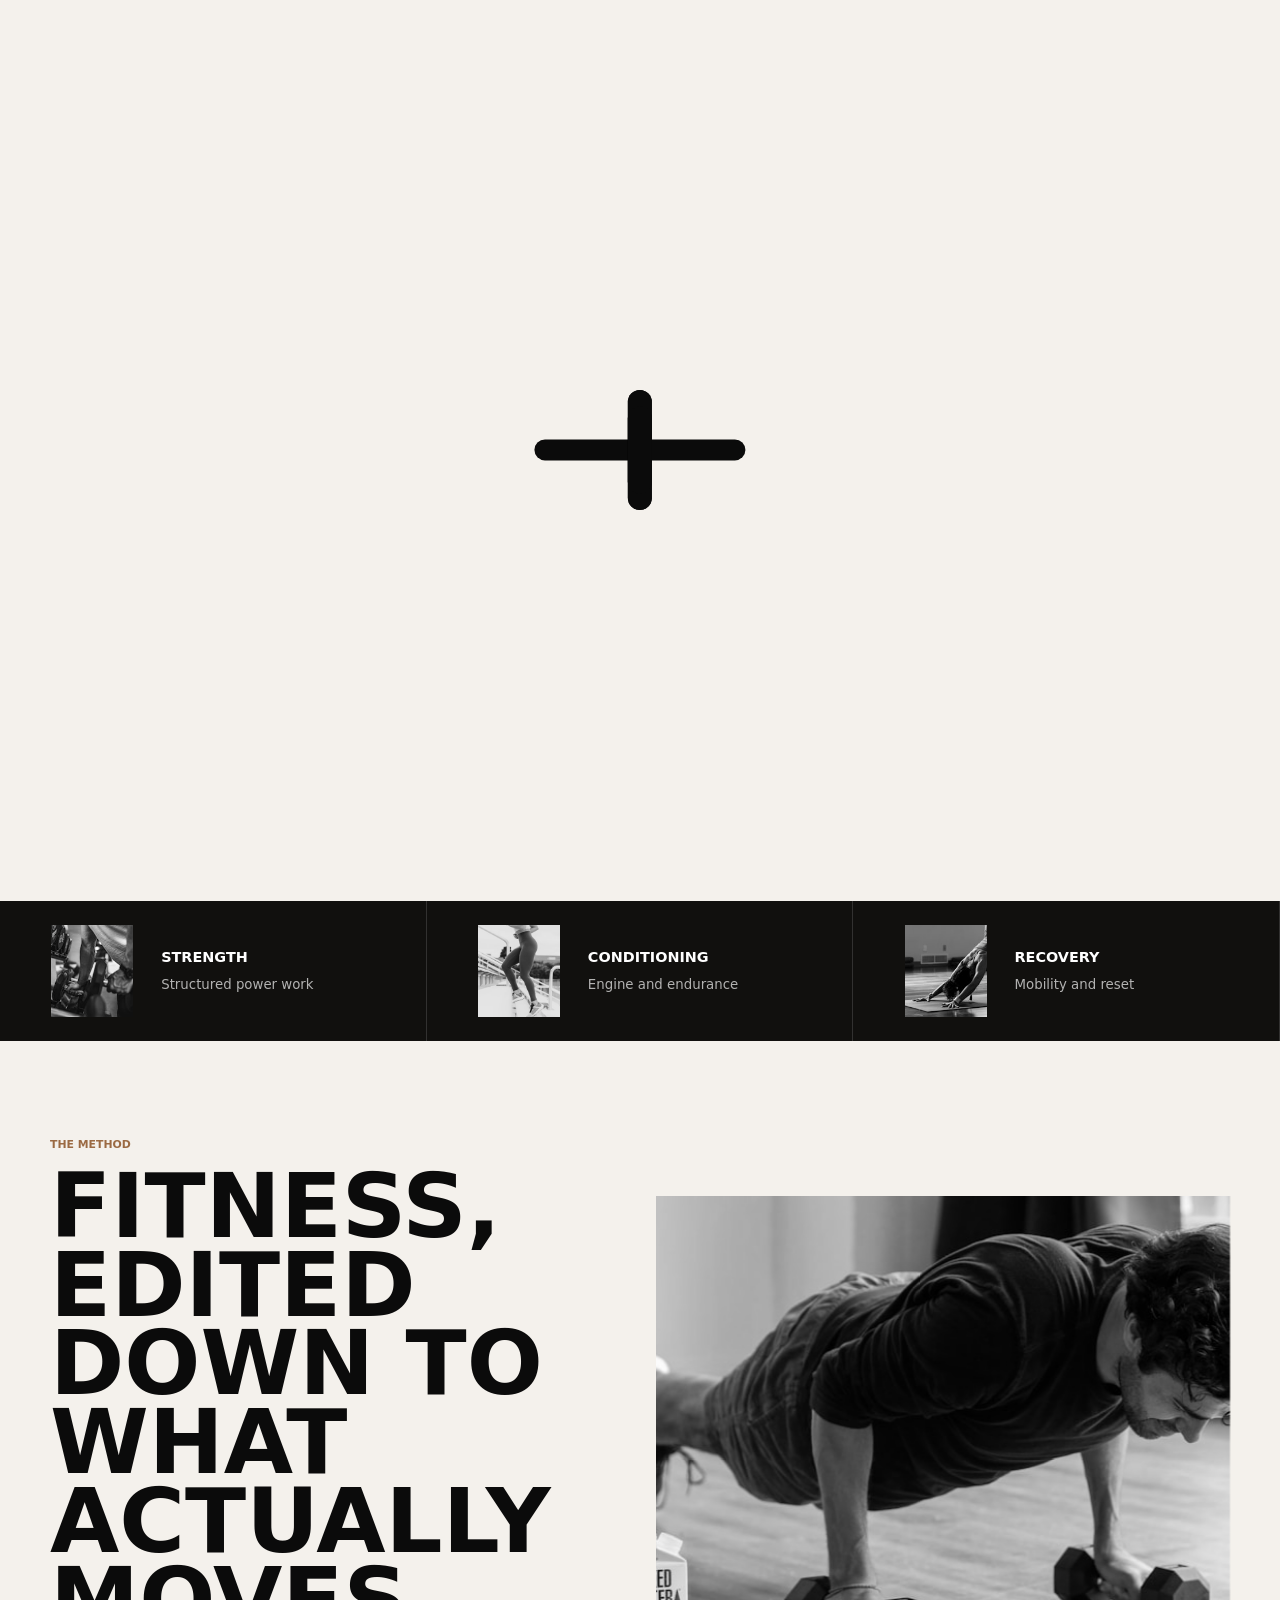
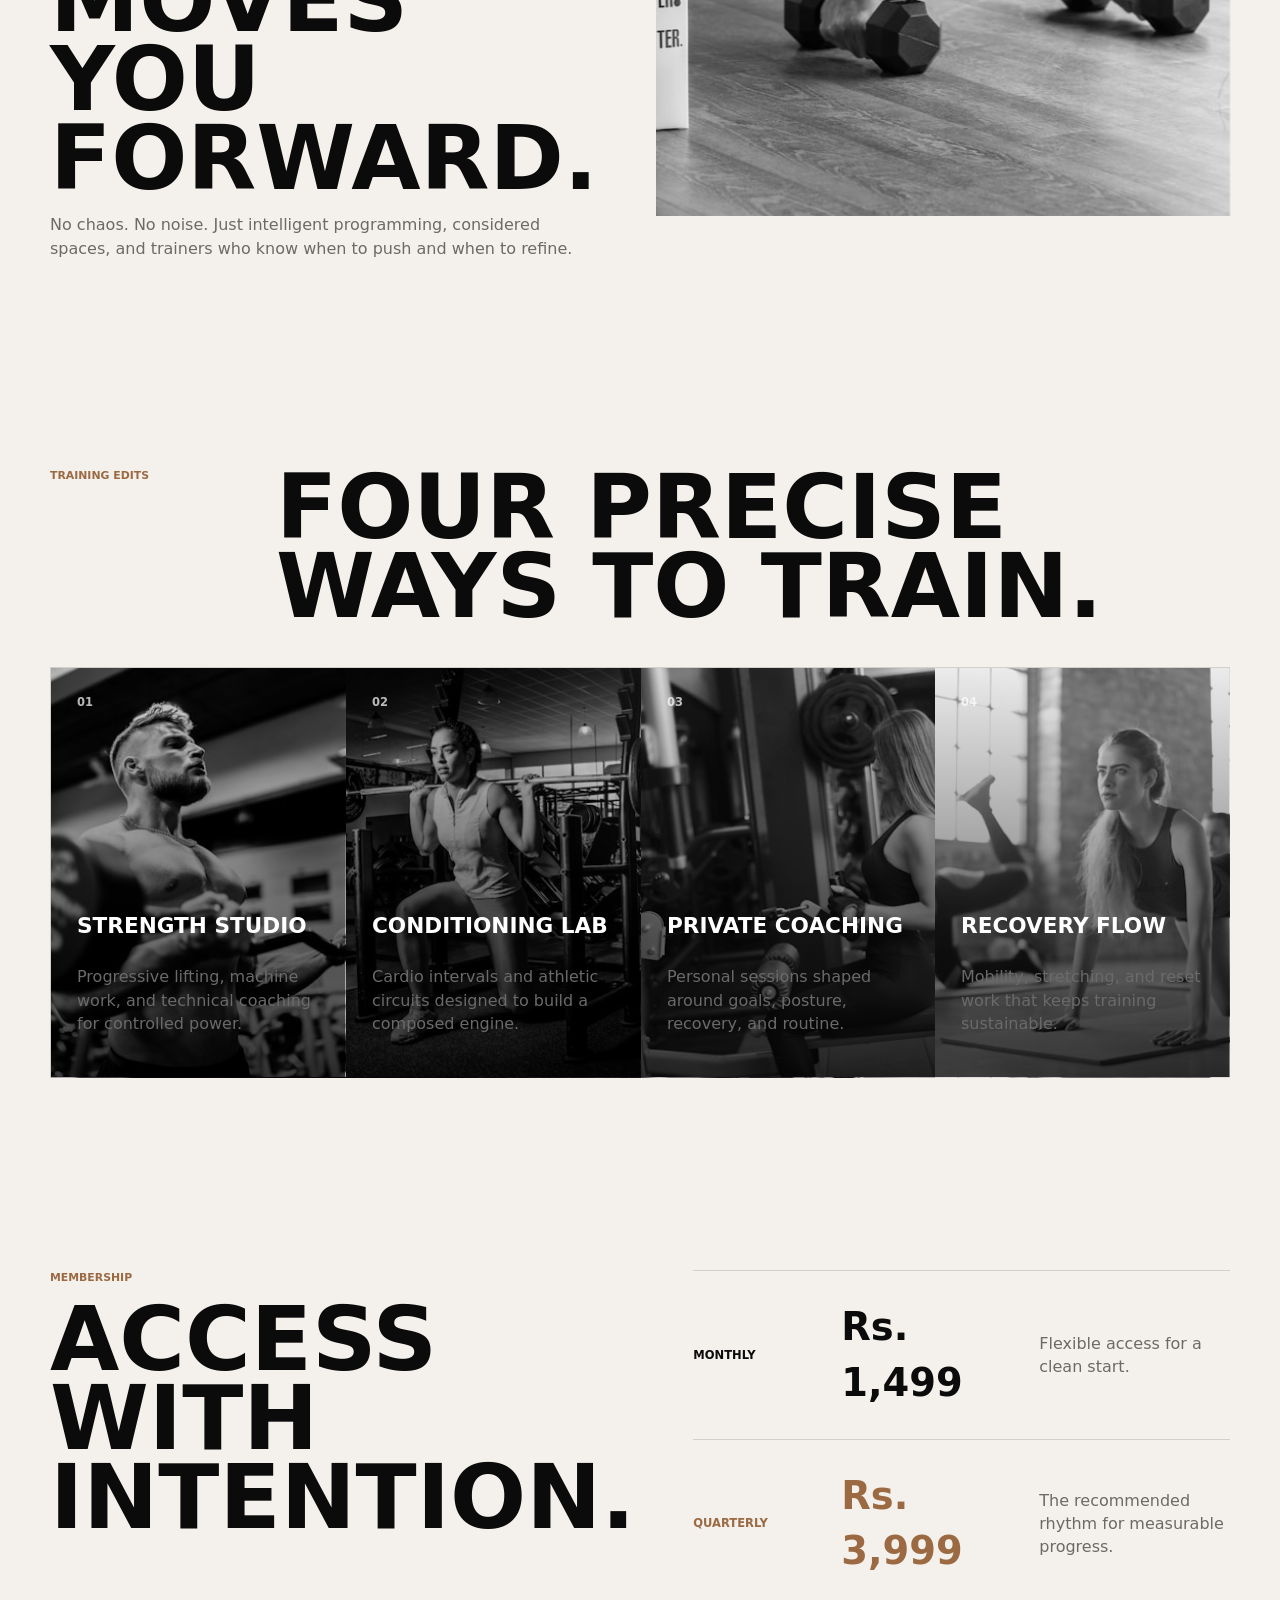
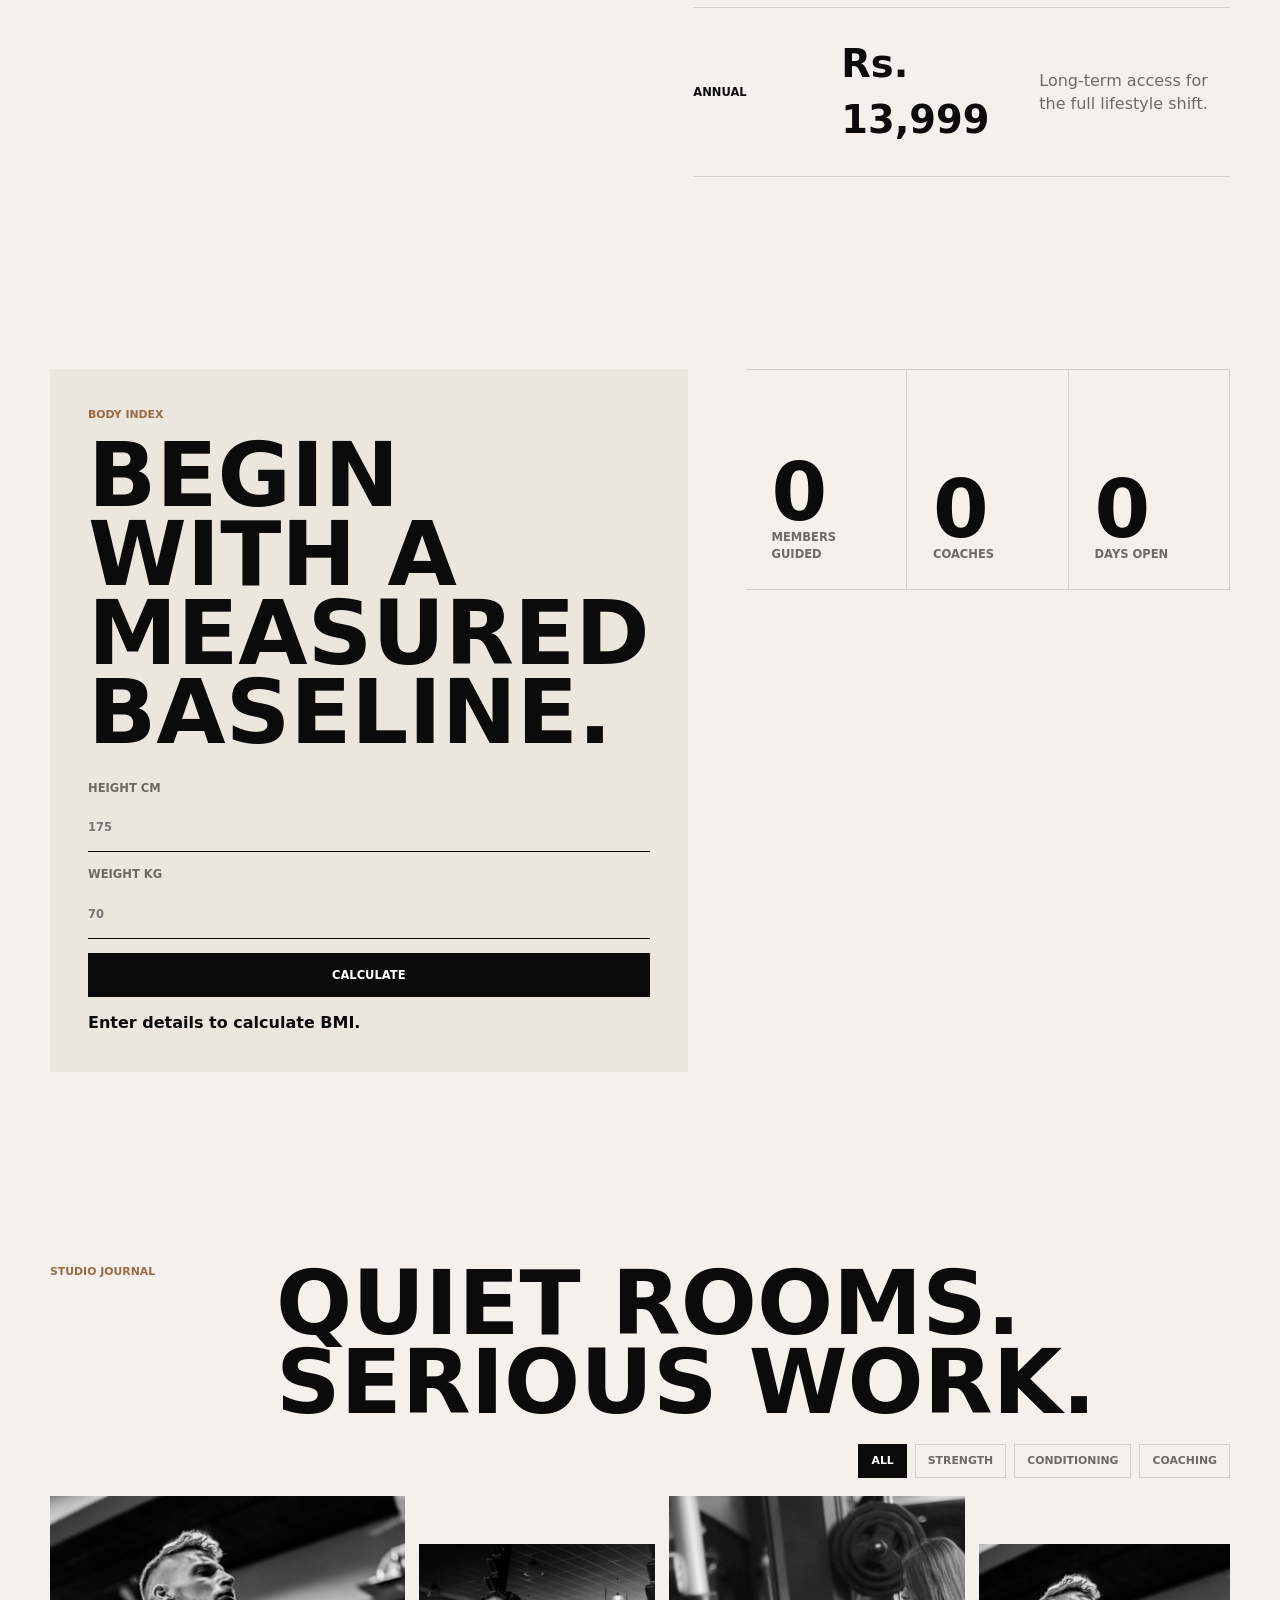
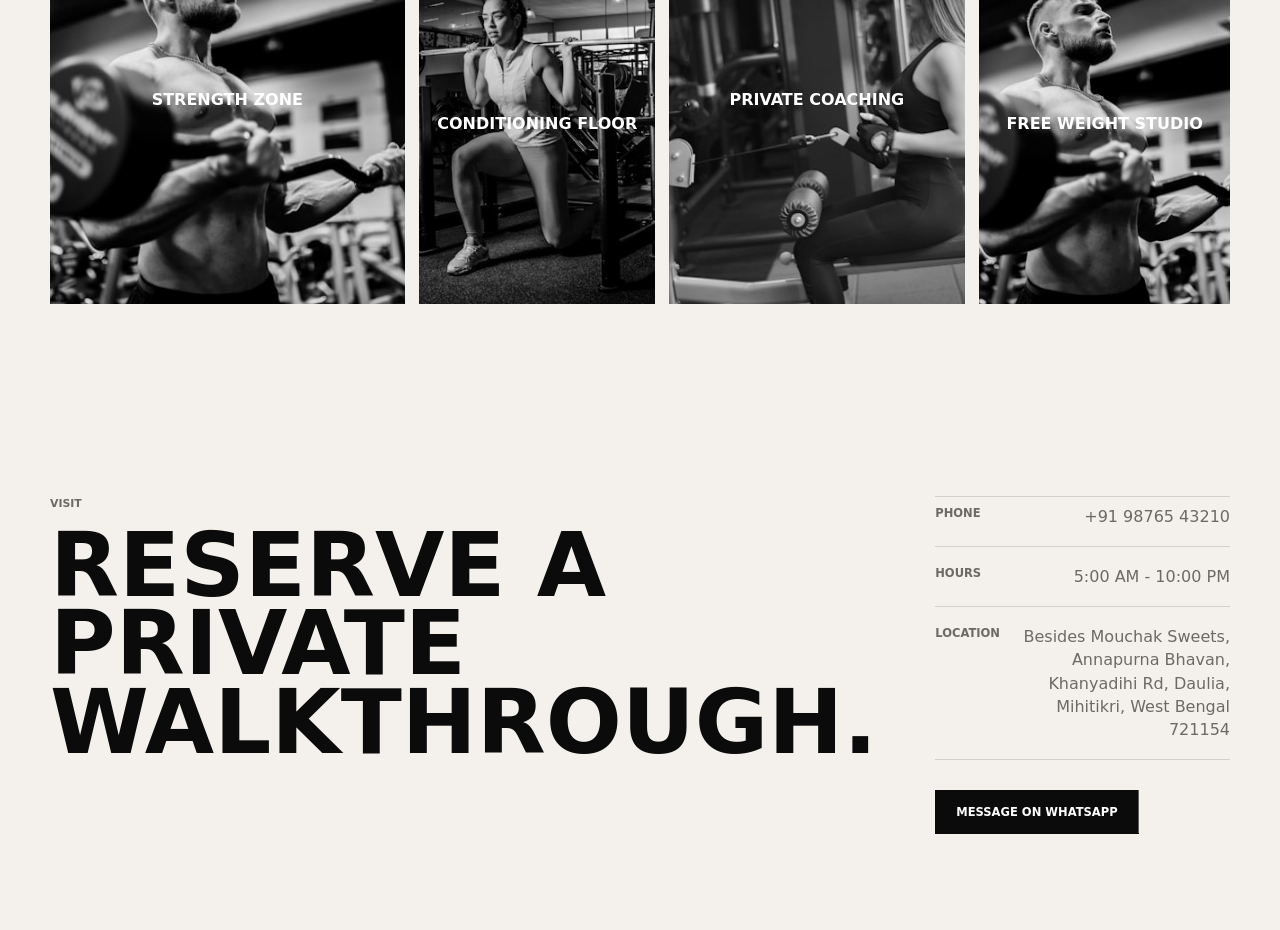
==== commit 9405791b: "upscaled the animation of the dumbell to make it more visible and added a new animation for the dumb" ====
--- a/multi-gym-point/index.html
+++ b/multi-gym-point/index.html
@@ -16,6 +16,16 @@
     <link rel="stylesheet" href="css/responsive.css" />
   </head>
   <body>
+    <div class="page-loader" aria-label="Loading Multi Gym Point">
+      <div class="loader-mark" aria-hidden="true">
+        <span class="loader-bar"></span>
+        <span class="loader-plate plate-left plate-outer"></span>
+        <span class="loader-plate plate-left plate-inner"></span>
+        <span class="loader-plate plate-right plate-inner"></span>
+        <span class="loader-plate plate-right plate-outer"></span>
+      </div>
+    </div>
+
     <div class="top-line">
       <span>Private coaching consultations now open</span>
       <span>Multi Gym Point / Est. 2026</span>
--- a/multi-gym-point/css/style.css
+++ b/multi-gym-point/css/style.css
@@ -29,6 +29,9 @@
   background: var(--paper);
   line-height: 1.45;
 }
+body.is-loading {
+  overflow: hidden;
+}
 body::selection {
   background: var(--accent);
   color: white;
@@ -44,6 +47,115 @@
 img {
   display: block;
   max-width: 100%;
+}
+
+.page-loader {
+  position: fixed;
+  inset: 0;
+  z-index: 100;
+  display: grid;
+  place-items: center;
+  background: var(--paper);
+  transition:
+    opacity 0.45s ease,
+    visibility 0.45s ease;
+}
+.page-loader.is-hidden {
+  opacity: 0;
+  visibility: hidden;
+  pointer-events: none;
+}
+.loader-mark {
+  position: relative;
+  width: min(320px, 62vw);
+  aspect-ratio: 1;
+}
+.loader-bar,
+.loader-plate {
+  position: absolute;
+  top: 50%;
+  left: 50%;
+  display: block;
+  background: var(--ink);
+  transform: translate(-50%, -50%);
+}
+.loader-bar {
+  width: 66%;
+  height: 6.6%;
+  border-radius: 999px;
+  animation: loader-bar-in 1.9s cubic-bezier(0.26, 0, 0.03, 1) infinite;
+}
+.loader-plate {
+  width: 7.6%;
+  border-radius: 999px;
+}
+.plate-inner {
+  height: 37.5%;
+}
+.plate-outer {
+  height: 27.2%;
+}
+.plate-left.plate-inner {
+  animation: loader-left-inner 1.9s cubic-bezier(0, 0, 0, 1) infinite;
+}
+.plate-left.plate-outer {
+  animation: loader-left-outer 1.9s cubic-bezier(0.05, 0, 0, 1) infinite;
+}
+.plate-right.plate-inner {
+  animation: loader-right-inner 1.9s cubic-bezier(0, 0, 0, 1) infinite;
+}
+.plate-right.plate-outer {
+  animation: loader-right-outer 1.9s cubic-bezier(0.05, 0, 0, 1) infinite;
+}
+
+@keyframes loader-bar-in {
+  0%,
+  26% {
+    transform: translate(-50%, -50%) scale(0);
+  }
+  100% {
+    transform: translate(-50%, -50%) scale(1);
+  }
+}
+@keyframes loader-left-inner {
+  0%,
+  26% {
+    transform: translate(-170%, -50%);
+  }
+  73%,
+  100% {
+    transform: translate(-530%, -50%);
+  }
+}
+@keyframes loader-left-outer {
+  0%,
+  30% {
+    transform: translate(-215%, -50%);
+  }
+  77%,
+  100% {
+    transform: translate(-575%, -50%);
+  }
+}
+@keyframes loader-right-inner {
+  0%,
+  26% {
+    transform: translate(70%, -50%);
+  }
+  73%,
+  100% {
+    transform: translate(430%, -50%);
+  }
+}
+@keyframes loader-right-outer {
+  0%,
+  30% {
+    transform: translate(115%, -50%);
+  }
+  77%,
+  100% {
+    transform: translate(475%, -50%);
+  }
 }
 
 .top-line {
